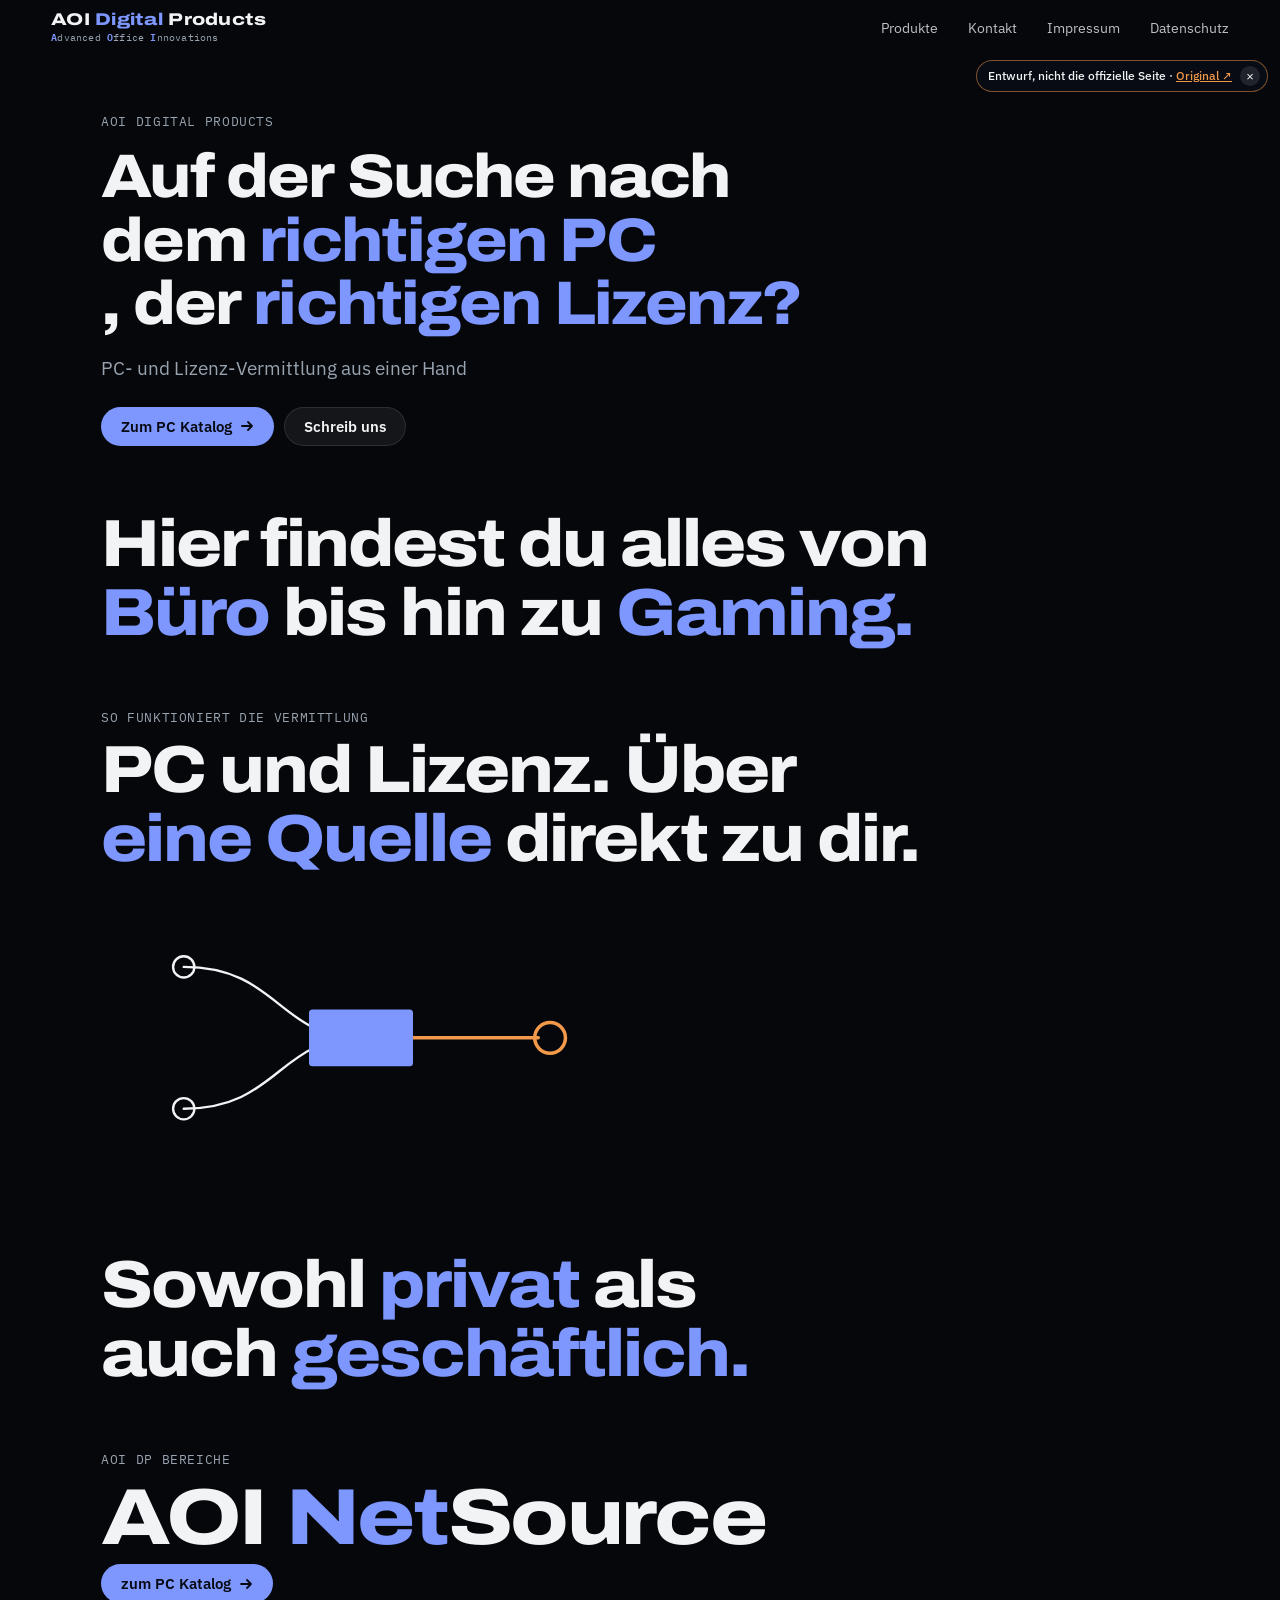
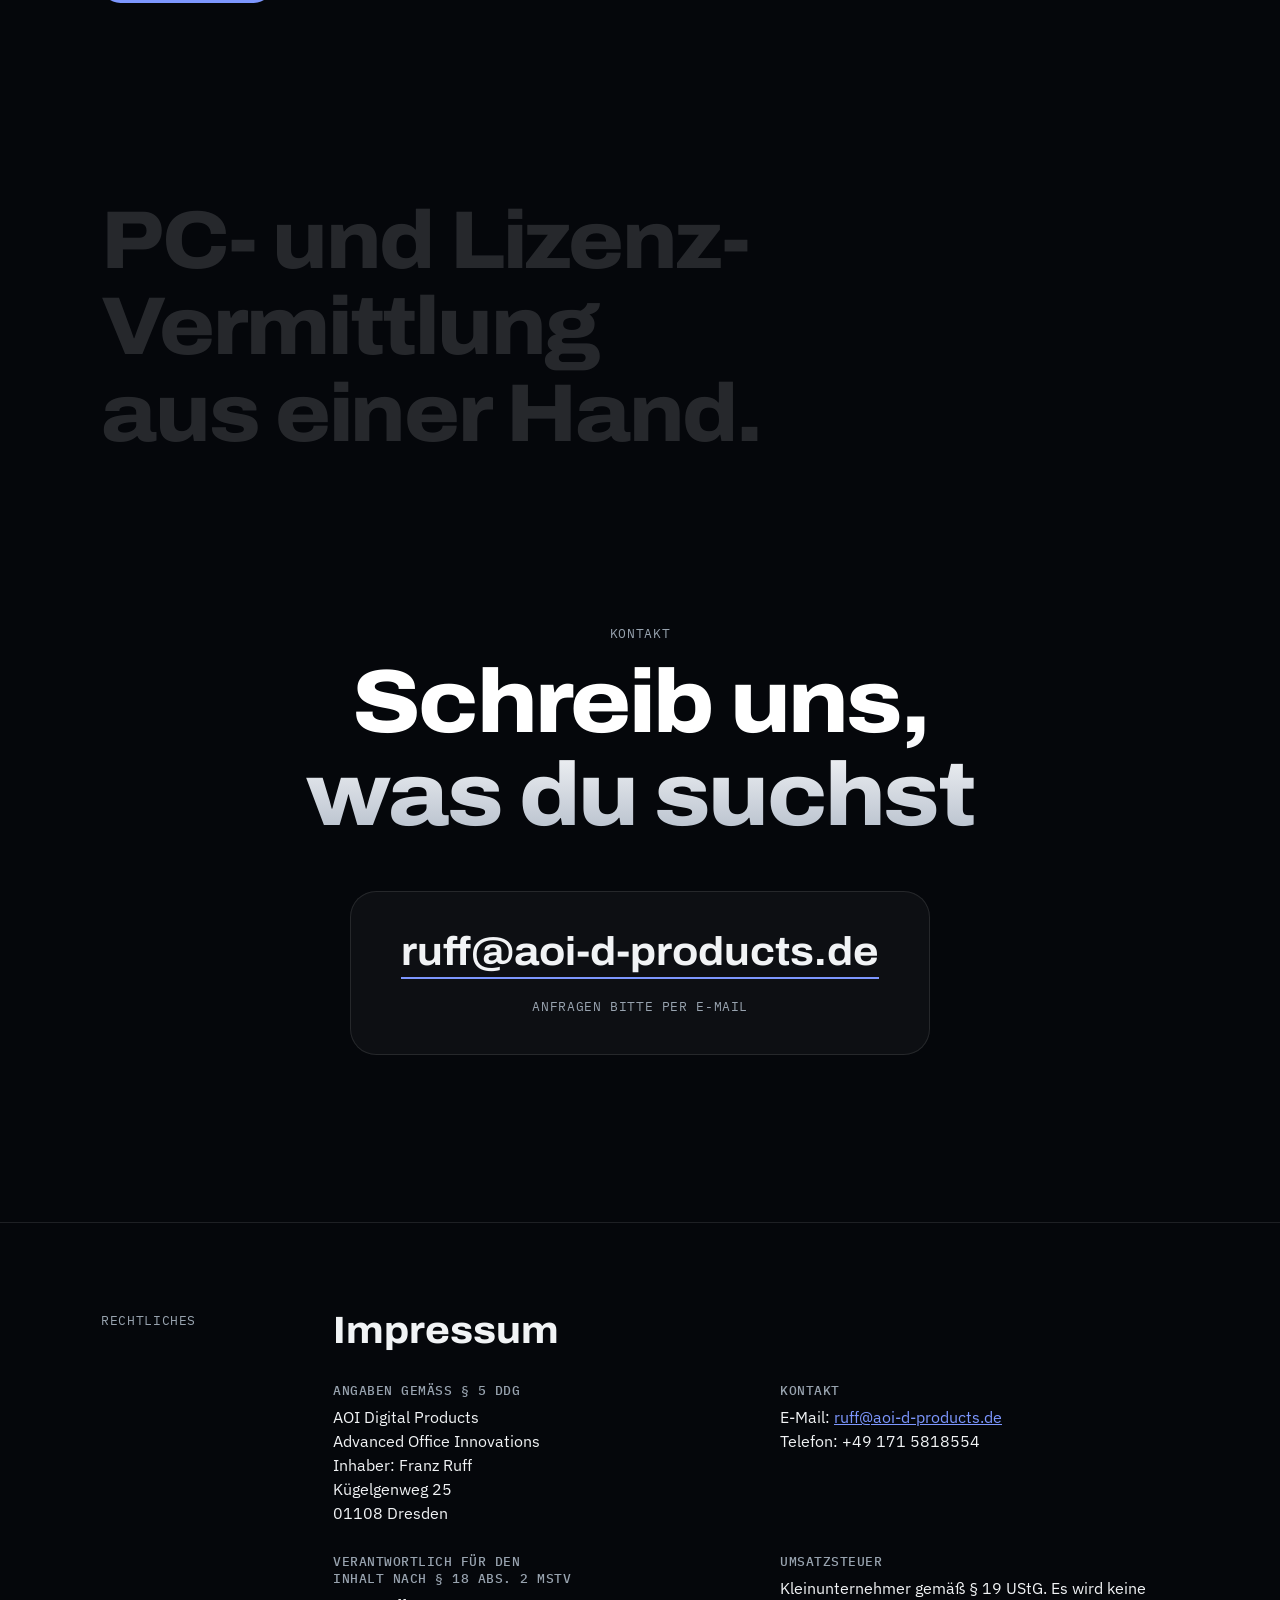
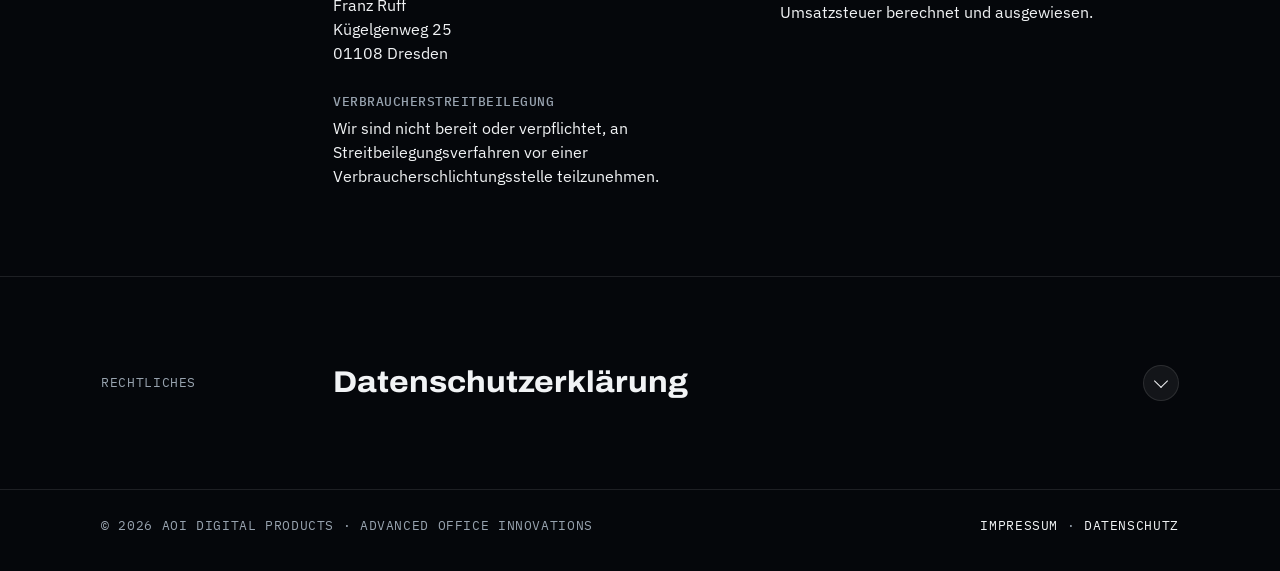
==== aoi-digital-products/index.html @ 838b155a "Entwurf der AOI-Seiten im Apple-Stil mit 3D Co-Authored-By: Claude Opus 5.5 <noreply@anthropic.com>" ====
<!doctype html>
<html lang="de">
<head>
<meta charset="utf-8">
<meta name="viewport" content="width=device-width, initial-scale=1, viewport-fit=cover">
<title>AOI Digital Products – PC- und Lizenz-Vermittlung aus einer Hand</title>
<meta name="description" content="AOI Digital Products – PC- und Lizenz-Vermittlung aus einer Hand, privat und geschäftlich. Alles von Büro bis hin zu Gaming.">
<meta name="theme-color" content="#05070b">
<link rel="icon" href="data:image/svg+xml,%3Csvg xmlns='http://www.w3.org/2000/svg' viewBox='0 0 64 64'%3E%3Crect width='64' height='64' rx='14' fill='%2305070b'/%3E%3Crect x='21' y='12' width='22' height='40' rx='4' fill='none' stroke='%23f1f3f5' stroke-width='3'/%3E%3Ccircle cx='32' cy='22' r='3.4' fill='%237d97ff'/%3E%3C/svg%3E">
<link rel="preconnect" href="https://fonts.googleapis.com">
<link rel="preconnect" href="https://fonts.gstatic.com" crossorigin>
<link href="https://fonts.googleapis.com/css2?family=Archivo:wdth,wght@62..125,400..800&family=IBM+Plex+Mono:wght@400;500&family=IBM+Plex+Sans:wght@400;500;600&display=swap" rel="stylesheet">
<script>document.documentElement.classList.add('js')</script>
<link rel="stylesheet" href="assets/site.css">
<!-- three.js liegt bewusst im eigenen Ordner: So fließen keine Daten an einen weiteren Anbieter, und die Datenschutzerklärung bleibt richtig. -->
<script type="importmap">{"imports":{"three":"./assets/vendor/three.module.min.js"}}</script>
<meta name="robots" content="noindex">
</head>
<body>
<a class="skip" href="#kontakt">Zum Kontakt springen</a>

<header class="nav top">
  <a class="brand" href="#start" aria-label="AOI Digital Products, zum Seitenanfang">
    <b>AOI <span>Digital</span> Products</b>
    <small><b>A</b>dvanced <b>O</b>ffice <b>I</b>nnovations</small>
  </a>
  <nav aria-label="Hauptnavigation">
    <ul>
      <li><a href="#produkte">Produkte</a></li>
      <li><a href="#kontakt">Kontakt</a></li>
      <li><a href="#impressum">Impressum</a></li>
      <li><a href="#datenschutz">Datenschutz</a></li>
    </ul>
  </nav>
  <button class="burger" type="button" aria-label="Menü" aria-expanded="false"><i></i><i></i></button>
</header>

<main id="start">
  <section class="stage" id="produkte" aria-label="So funktioniert AOI Digital Products">
    <div class="pin">
      <div class="glow" aria-hidden="true"></div>
      <canvas class="gl" aria-hidden="true"></canvas>

      <div class="beat beat-q" data-i="0">
        <p class="mono">AOI Digital Products</p>
        <h1 class="q">Auf der Suche nach dem <em>richtigen PC</em>, der <em>richtigen Lizenz?</em></h1>
        <p class="slogan load-late">PC- und Lizenz-Vermittlung aus einer Hand</p>
        <div class="cta load-late">
          <a class="btn" href="../aoi-netsource/">Zum PC Katalog <svg viewBox="0 0 14 14" fill="none" stroke="currentColor" stroke-width="1.8" stroke-linecap="round" stroke-linejoin="round" aria-hidden="true"><path d="M2 7h10M8 3l4 4-4 4"/></svg></a>
          <a class="btn ghost" href="#kontakt">Schreib uns</a>
        </div>
      </div>
      <div class="hint" aria-hidden="true"><span>Scrollen</span><b></b></div>

      <div class="beat beat-c" data-i="1">
        <h2 class="beat-h">Hier findest du alles von <em>Büro</em> bis hin zu <em>Gaming.</em></h2>
      </div>

      <div class="beat beat-c" data-i="2">
        <p class="mono">So funktioniert die Vermittlung</p>
        <h2 class="beat-h">PC und Lizenz. Über <em>eine Quelle</em> direkt zu dir.</h2>
        <figure class="static-icons schema" aria-hidden="true">
          <svg viewBox="0 0 440 240" style="width:min(100%,520px);height:auto;stroke-width:2"><path d="M70 60 C150 60 150 120 220 120"/><path d="M70 180 C150 180 150 120 220 120"/><path class="rgb" d="M220 120 L370 120"/><circle cx="70" cy="60" r="9"/><circle cx="70" cy="180" r="9"/><rect class="fill" x="176" y="96" width="88" height="48" rx="3"/><circle class="rgb" cx="380" cy="120" r="13"/></svg>
        </figure>
      </div>

      <div class="beat beat-c" data-i="3">
        <h2 class="beat-h">Sowohl <em>privat</em> als auch <em>geschäftlich.</em></h2>
      </div>

      <span class="tag" data-t="pc" aria-hidden="true">PC</span>
      <span class="tag" data-t="lic" aria-hidden="true">Lizenz</span>
      <span class="tag o" data-t="du" aria-hidden="true">Du</span>
      <span class="tag o" data-t="privat" aria-hidden="true">Privat</span>
      <span class="tag o" data-t="biz" aria-hidden="true">Geschäftlich</span>

      <div class="beat beat-c beat-area" data-i="4">
        <p class="mono">AOI DP Bereiche</p>
        <h2 class="beat-h big">AOI <em>Net</em>Source</h2>
        <a class="btn" href="../aoi-netsource/">zum PC Katalog <svg viewBox="0 0 14 14" fill="none" stroke="currentColor" stroke-width="1.8" stroke-linecap="round" stroke-linejoin="round" aria-hidden="true"><path d="M2 7h10M8 3l4 4-4 4"/></svg></a>
      </div>
      <div class="area-labels">
        <div><b>Alltag</b><span>PC + Programm</span></div>
        <div><b>Büro</b><span>PC + Office</span></div>
        <div><b>Gaming</b><span>Gaming-PC + Spiel</span></div>
      </div>
    </div>
  </section>

  <section class="sec">
    <div class="wrap">
      <p class="lit">PC- und Lizenz-Vermittlung <em>aus einer Hand.</em></p>
    </div>
  </section>

  <section class="sec contact" id="kontakt" aria-labelledby="h-kontakt" style="padding-top:0">
    <div class="wrap">
      <p class="mono" data-rv>Kontakt</p>
      <h2 class="sec-h" id="h-kontakt" data-rv style="margin-top:12px">Schreib uns, was du suchst</h2>
      <div data-rv>
        <div class="mailcard">
          <a class="mail" href="mailto:ruff@aoi-d-products.de">ruff@aoi-d-products.de</a>
          <p class="mono">Anfragen bitte per E-Mail</p>
        </div>
      </div>
    </div>
  </section>

  <div class="legalwrap">
    <section class="legal-sec" id="impressum" aria-labelledby="h-impressum">
      <div class="wrap">
        <div class="legal-h">
          <p class="mono">Rechtliches</p>
          <div><h2 id="h-impressum">Impressum</h2></div>
        </div>
        <div class="legal">
          <div>
            <h3>Angaben gemäß § 5 DDG</h3>
            <p>AOI Digital Products<br>Advanced Office Innovations<br>Inhaber: Franz Ruff<br>Kügelgenweg 25<br>01108 Dresden</p>
          </div>
          <div>
            <h3>Kontakt</h3>
            <p>E-Mail: <a href="mailto:ruff@aoi-d-products.de">ruff@aoi-d-products.de</a><br>Telefon: +49 171 5818554</p>
          </div>
          <div>
            <h3>Verantwortlich für den Inhalt nach § 18 Abs. 2 MStV</h3>
            <p>Franz Ruff<br>Kügelgenweg 25<br>01108 Dresden</p>
          </div>
          <div>
            <h3>Umsatzsteuer</h3>
            <p>Kleinunternehmer gemäß § 19 UStG. Es wird keine Umsatzsteuer berechnet und ausgewiesen.</p>
          </div>
          <div>
            <h3>Verbraucherstreitbeilegung</h3>
            <p>Wir sind nicht bereit oder verpflichtet, an Streitbeilegungsverfahren vor einer Verbraucherschlichtungsstelle teilzunehmen.</p>
          </div>
        </div>
      </div>
    </section>

    <section class="legal-sec" id="datenschutz" aria-labelledby="h-datenschutz">
      <div class="wrap">
        <details class="ds" id="ds-details">
          <summary>
            <span class="mono">Rechtliches</span>
            <h2 id="h-datenschutz">Datenschutzerklärung</h2>
            <span class="ds-toggle" aria-hidden="true"></span>
          </summary>
          <div class="ds-body">
            <h3>1. Verantwortlicher</h3>
            <p>Verantwortlich für die Datenverarbeitung auf dieser Website ist:<br>AOI Digital Products, Inhaber Franz Ruff, Kügelgenweg 25, 01108 Dresden<br>E-Mail: <a href="mailto:ruff@aoi-d-products.de">ruff@aoi-d-products.de</a> · Telefon: +49 171 5818554</p>
            <h3>2. Hosting und Server-Logfiles</h3>
            <p>Diese Website wird bei Netlify gehostet, einem Dienst der Netlify, Inc., 101 2nd Street, San Francisco, CA 94105, USA. Beim Aufruf der Seiten werden technisch notwendige Daten automatisch in Server-Logfiles erfasst: IP-Adresse, Datum und Uhrzeit des Zugriffs, aufgerufene Seite, Browsertyp und Betriebssystem sowie die zuvor besuchte Seite (Referrer). Diese Daten dienen ausschließlich dem sicheren und stabilen Betrieb der Website und werden nicht mit anderen Daten zusammengeführt. Rechtsgrundlage ist Art. 6 Abs. 1 lit. f DSGVO (berechtigtes Interesse am fehlerfreien Betrieb).</p>
            <p>Dabei können Daten in die USA übermittelt werden. Netlify ist nach dem EU-U.S. Data Privacy Framework zertifiziert; die Übermittlung stützt sich auf den Angemessenheitsbeschluss der EU-Kommission (Art. 45 DSGVO). Weitere Informationen: <a href="https://www.netlify.com/privacy/">netlify.com/privacy</a></p>
            <h3>3. Kontakt per E-Mail oder Telefon</h3>
            <p>Wenn Sie uns per E-Mail oder Telefon kontaktieren, verarbeiten wir Ihre Angaben (z. B. Name, E-Mail-Adresse, Telefonnummer, Inhalt der Anfrage), um Ihre Anfrage zu bearbeiten. Rechtsgrundlage ist Art. 6 Abs. 1 lit. b DSGVO, sofern Ihre Anfrage mit einem Vertrag oder dessen Anbahnung zusammenhängt, ansonsten Art. 6 Abs. 1 lit. f DSGVO. Die Daten werden gelöscht, sobald sie für die Bearbeitung nicht mehr erforderlich sind und keine gesetzlichen Aufbewahrungspflichten entgegenstehen.</p>
            <h3>4. Weitergabe bei Vermittlung</h3>
            <p>Kommt es auf Ihren Wunsch zur Vermittlung an einen Anbieter, geben wir die dafür erforderlichen Angaben an diesen Anbieter weiter. Rechtsgrundlage ist Art. 6 Abs. 1 lit. b DSGVO. Eine Weitergabe erfolgt nur mit Ihrem Wissen.</p>
            <h3>5. Schriftarten (Google Fonts)</h3>
            <p>Diese Website nutzt Schriftarten des Dienstes Google Fonts der Google Ireland Limited, Gordon House, Barrow Street, Dublin 4, Irland. Beim Aufruf der Seite lädt Ihr Browser die Schriftarten von Servern von Google; dabei wird Ihre IP-Adresse an Google übermittelt. Rechtsgrundlage ist Art. 6 Abs. 1 lit. f DSGVO (einheitliche Darstellung). Weitere Informationen: <a href="https://policies.google.com/privacy">policies.google.com/privacy</a></p>
            <h3>6. Cookies und Tracking</h3>
            <p>Diese Website setzt keine Cookies und verwendet keine Analyse- oder Tracking-Dienste.</p>
            <h3>7. Ihre Rechte</h3>
            <p>Sie haben das Recht auf Auskunft (Art. 15 DSGVO), Berichtigung (Art. 16), Löschung (Art. 17), Einschränkung der Verarbeitung (Art. 18), Datenübertragbarkeit (Art. 20) sowie das Recht, einer Verarbeitung auf Grundlage von Art. 6 Abs. 1 lit. f DSGVO zu widersprechen (Art. 21). Eine formlose Nachricht an die oben genannte E-Mail-Adresse genügt.</p>
            <p>Außerdem können Sie sich bei einer Datenschutz-Aufsichtsbehörde beschweren, zum Beispiel bei der Sächsischen Datenschutz- und Transparenzbeauftragten, Devrientstraße 5, 01067 Dresden.</p>
            <h3>8. Stand</h3>
            <p>Oktober 2026</p>
          </div>
        </details>
      </div>
    </section>
  </div>
</main>

<footer>
  <div class="wrap">
    <p class="mono">© 2026 AOI Digital Products · Advanced Office Innovations</p>
    <p class="mono"><a href="#impressum">Impressum</a> · <a href="#datenschutz">Datenschutz</a></p>
  </div>
</footer>

<script type="module">
import './assets/site.js';
// Falls 3D nicht lädt (kein Netz, kein WebGL), bleibt die Seite als normale Liste benutzbar
import('./assets/digital.js').catch(() => document.documentElement.classList.add('static'));
</script>
<!-- Entwurfs-Hinweis, nur in der Vorschau -->
<div id="entwurf" style="position:fixed;top:60px;right:12px;z-index:60;display:flex;align-items:center;gap:8px;padding:6px 8px 6px 12px;border-radius:999px;background:rgba(10,14,22,.78);-webkit-backdrop-filter:blur(14px);backdrop-filter:blur(14px);box-shadow:inset 0 0 0 1px rgba(242,153,74,.5);font:500 12px/1.2 'IBM Plex Sans',system-ui,sans-serif;color:#f1f3f5">
  <span>Entwurf, nicht die offizielle Seite · <a href="https://aoi-digital-products.com/" style="color:#f2994a">Original ↗</a></span>
  <button type="button" aria-label="Hinweis schließen" onclick="this.parentNode.remove()" style="width:20px;height:20px;border:0;border-radius:50%;background:rgba(255,255,255,.1);color:inherit;font-size:13px;line-height:1;cursor:pointer">×</button>
</div>
</body>
</html>
---- aoi-digital-products/assets/site.css ----
/* AOI: gemeinsamer Stil. Durchgehend dunkel, Flächen nur als feines Glas. */
:root{
  --bg:#05070b; --ink:#f1f3f5; --muted:#98a3af; --faint:#5f6975;
  --line:rgba(255,255,255,.1); --glass:rgba(255,255,255,.035); --glass-2:rgba(255,255,255,.06);
  --accent:#7d97ff; --signal:#f2994a;
  --display:"Archivo","Arial Narrow",system-ui,sans-serif;
  --body:"IBM Plex Sans",system-ui,-apple-system,"Segoe UI",sans-serif;
  --mono:"IBM Plex Mono",ui-monospace,"SFMono-Regular",Menlo,monospace;
  --nav:56px; --gut:clamp(20px,4vw,64px);
  --spring:cubic-bezier(.16,1,.3,1);
  color-scheme:dark;
}
*{box-sizing:border-box;-webkit-tap-highlight-color:transparent}
html{background:var(--bg);-webkit-text-size-adjust:100%}
body{margin:0;background:var(--bg);color:var(--ink);font-family:var(--body);font-size:17px;line-height:1.55;-webkit-font-smoothing:antialiased;overflow-x:clip}
h1,h2,h3{font-family:var(--display);margin:0;line-height:1.04;text-wrap:balance}
p{margin:0}
a{color:inherit}
:focus:not(:focus-visible){outline:none}
a:focus-visible,button:focus-visible,summary:focus-visible{outline:2px solid var(--signal);outline-offset:3px;border-radius:6px}
.mono{font-family:var(--mono);font-size:12.5px;letter-spacing:.05em;text-transform:uppercase;color:var(--muted)}
.wrap{max-width:1180px;margin:0 auto;padding:0 var(--gut)}
.skip{position:fixed;left:12px;top:-60px;z-index:100;background:var(--ink);color:var(--bg);padding:8px 14px;border-radius:8px;text-decoration:none;transition:top .2s}
.skip:focus{top:10px}
.sr{position:absolute;width:1px;height:1px;overflow:hidden;clip-path:inset(50%);white-space:nowrap}

/* Navigation */
.nav{position:fixed;inset:0 0 auto;z-index:50;height:var(--nav);display:flex;align-items:center;justify-content:space-between;gap:16px;padding:0 var(--gut);
  background:rgba(5,7,11,.62);-webkit-backdrop-filter:saturate(170%) blur(22px);backdrop-filter:saturate(170%) blur(22px);border-bottom:1px solid rgba(255,255,255,.07);
  transition:background .4s,border-color .4s,height .4s var(--spring)}
.nav.top{background:transparent;border-color:transparent;-webkit-backdrop-filter:none;backdrop-filter:none}
.brand{display:flex;flex-direction:column;line-height:1.08;text-decoration:none;color:var(--ink)}
.brand b{font-family:var(--display);font-stretch:125%;font-weight:800;font-size:17px;letter-spacing:.015em;white-space:nowrap}
.brand b span{color:var(--accent)}
.brand small{font-family:var(--mono);font-size:10px;color:var(--muted);letter-spacing:.02em;margin-top:2px;max-height:14px;overflow:hidden;transition:opacity .35s,max-height .4s var(--spring)}
.brand small b{font-family:inherit;font-size:inherit;font-stretch:normal;font-weight:600;color:var(--accent);letter-spacing:inherit}
.nav:not(.top){height:48px}
.nav:not(.top) .brand small{opacity:0;max-height:0;margin:0}
.nav ul{display:flex;gap:clamp(16px,2.4vw,30px);list-style:none;margin:0;padding:0}
.nav ul a{text-decoration:none;font-size:13.5px;color:rgba(241,243,245,.78);transition:color .2s}
.nav ul a:hover{color:#fff}
.burger{display:none;width:40px;height:40px;background:none;border:0;padding:0;position:relative;color:var(--ink);cursor:pointer}
.burger i{position:absolute;left:10px;right:10px;height:1.5px;background:currentColor;transition:transform .4s var(--spring),top .4s var(--spring)}
.burger i:nth-child(1){top:16px}.burger i:nth-child(2){top:23px}
.menu-open .burger i:nth-child(1){top:20px;transform:rotate(45deg)}
.menu-open .burger i:nth-child(2){top:20px;transform:rotate(-45deg)}
@media (max-width:720px){
  .burger{display:block;margin-right:-8px}
  .nav ul{position:fixed;inset:0;height:100dvh;z-index:-1;flex-direction:column;gap:6px;padding:calc(var(--nav) + 26px) var(--gut);background:rgba(5,7,11,.92);-webkit-backdrop-filter:blur(26px);backdrop-filter:blur(26px);opacity:0;pointer-events:none;transition:opacity .3s}
  .nav ul a{display:block;font:700 34px/1.25 var(--display);font-stretch:108%;color:var(--ink);transform:translateY(10px);transition:transform .6s var(--spring)}
  .menu-open .nav ul{opacity:1;pointer-events:auto}
  .menu-open .nav ul a{transform:none}
  .menu-open .nav{background:transparent;-webkit-backdrop-filter:none;backdrop-filter:none;border-color:transparent}
}

/* Knöpfe */
.btn{display:inline-flex;align-items:center;gap:8px;background:var(--accent);color:#070a12;text-decoration:none;font-weight:600;font-size:15px;line-height:1;padding:12px 20px;border-radius:999px;border:0;cursor:pointer;transition:transform .5s var(--spring),background .25s;white-space:nowrap}
.btn:hover{background:#94a9ff;transform:scale(1.035)}
.btn:active{transform:scale(.97)}
.btn svg{width:14px;height:14px;transition:transform .5s var(--spring)}
.btn:hover svg{transform:translateX(3px)}
.btn.ghost{background:var(--glass-2);color:var(--ink);box-shadow:inset 0 0 0 1px var(--line)}
.btn.ghost:hover{background:rgba(255,255,255,.11)}
.soon{display:inline-flex;align-items:center;gap:8px;font-size:13.5px;color:var(--ink);white-space:nowrap}
.soon i{width:7px;height:7px;border-radius:50%;background:var(--signal);box-shadow:0 0 10px rgba(242,153,74,.8);animation:pulse 1.9s ease-in-out infinite}
@keyframes pulse{50%{opacity:.3;box-shadow:none}}

/* ---------- Bühne ohne Pin: Rückfall ohne JS, ohne WebGL oder bei reduzierter Bewegung ---------- */
.stage{position:relative}
.pin{position:relative}
.gl,.glow,.words,.seg,.hint,.over{display:none}
.hero-copy{padding:calc(var(--nav) + 60px) var(--gut) 32px;text-align:center}
.chap{max-width:1180px;margin:0 auto 18px;padding:28px var(--gut)}
.static-icons{display:flex;gap:18px;margin:18px 0 0}
.static-icons svg{width:88px;height:88px;fill:none;stroke:var(--ink);stroke-width:2.2;stroke-linecap:round;stroke-linejoin:round;overflow:visible}
.static-icons .fill{fill:var(--accent);stroke:none}
.static-icons .accent{stroke:var(--accent)}
.static-icons .rgb{stroke:var(--signal);stroke-width:3}
.static-icons .badge circle{fill:var(--signal);stroke:none}
.static-icons .badge path{stroke:#fff;stroke-width:2}
.chap h2{font-size:clamp(34px,5vw,56px);font-weight:800;font-stretch:112%;letter-spacing:-.02em;margin:4px 0 10px}

/* ---------- Bühne mit Pin ---------- */
html.js:not(.static) .stage{height:var(--stage-h,560svh)}
html.js:not(.static) .pin{position:sticky;top:0;height:100svh;overflow:hidden;isolation:isolate;touch-action:pan-y}
html.js:not(.static) .gl{display:block;position:absolute;inset:0;width:100%;height:100%;z-index:2;opacity:0;transition:opacity 1.3s ease}
html.js:not(.static) .gl.on{opacity:1}
html.js:not(.static) .glow{display:block;position:absolute;inset:0;z-index:0;background:radial-gradient(58% 50% at 50% var(--gy,60%),rgb(var(--g,125 151 255)/.2),transparent 72%);pointer-events:none}
html.js:not(.static) .static-icons{display:none}
html.js:not(.static) .hint,html.js:not(.static) .seg,html.js:not(.static) .over{display:flex}
html.js:not(.static) .words{display:block;position:absolute;inset:0;z-index:1;pointer-events:none}

/* Riesiges Wort hinter dem Modell */
.word{position:absolute;left:0;right:0;top:clamp(58px,8.6svh,96px);display:flex;justify-content:center;font-family:var(--display);font-weight:800;font-stretch:112%;font-size:min(20.5vw,41svh);line-height:1;letter-spacing:-.035em;color:#eef1f5;overflow:hidden;padding:.05em 0 .04em;
  -webkit-mask-image:linear-gradient(180deg,#000 38%,rgba(0,0,0,.2) 92%);mask-image:linear-gradient(180deg,#000 38%,rgba(0,0,0,.2) 92%);visibility:hidden}
.word i{display:inline-block;font-style:normal;will-change:transform}

/* Start */
html.js:not(.static) .hero-copy{position:absolute;left:0;right:0;top:clamp(84px,13svh,150px);z-index:3;padding:0 var(--gut);pointer-events:none}
.hero-copy h1{font-size:clamp(52px,10.4vw,168px);font-weight:800;font-stretch:112%;letter-spacing:-.035em;line-height:.98;background:linear-gradient(180deg,#fff 38%,#aeb8c6);-webkit-background-clip:text;background-clip:text;color:transparent;padding-bottom:.08em}
.hero-copy h1 em{font-style:normal;background:linear-gradient(170deg,#9db1ff 20%,#6f8bff);-webkit-background-clip:text;background-clip:text;color:transparent}
.hero-copy .slogan{margin-top:clamp(10px,1.6svh,20px);font-size:clamp(16px,1.7vw,22px);color:var(--muted)}
.hero-copy .kicker{margin-bottom:clamp(8px,1.6svh,16px)}
.load>*{opacity:0;transform:translateY(22px);animation:rise 1.2s var(--spring) forwards}
.load>*:nth-child(2){animation-delay:.08s}.load>*:nth-child(3){animation-delay:.2s}
@keyframes rise{to{opacity:1;transform:none}}
.hint{position:absolute;left:50%;bottom:clamp(18px,3.4svh,34px);z-index:3;transform:translateX(-50%);flex-direction:column;align-items:center;gap:8px;font-size:12px;color:var(--muted);letter-spacing:.02em;pointer-events:none}
.hint b{display:block;width:1px;height:30px;background:rgba(255,255,255,.14);position:relative;overflow:hidden}
.hint b::after{content:"";position:absolute;inset:0;background:var(--ink);transform:translateY(-100%);animation:drip 2s var(--spring) infinite}
@keyframes drip{55%,100%{transform:translateY(100%)}}

/* Kapitel */
html.js:not(.static) .chap{position:absolute;inset:0;z-index:3;margin:0;max-width:none;padding:0 var(--gut) clamp(78px,11.5svh,112px);display:grid;grid-template-columns:1fr 1fr;align-items:end;gap:24px;pointer-events:none;visibility:hidden}
html.js:not(.static) .chap h2{position:absolute;width:1px;height:1px;overflow:hidden;clip-path:inset(50%);margin:0}
.chap-r{margin-top:16px;display:flex;flex-direction:column;gap:14px}
html.js:not(.static) .chap-l,html.js:not(.static) .chap-r{will-change:transform,opacity}
html.js:not(.static) .chap-l{max-width:min(30em,31vw);justify-self:start}
.port{font-family:var(--mono);font-size:12.5px;letter-spacing:.05em;color:var(--accent);text-transform:uppercase}
.sub{font-size:clamp(17px,1.55vw,22px);line-height:1.32;margin-top:8px;color:var(--ink);text-wrap:pretty}
.chips{display:flex;flex-wrap:wrap;gap:6px;list-style:none;margin:14px 0 0;padding:0}
.chips li{font-size:12.5px;line-height:1;padding:7px 11px;border-radius:999px;background:var(--glass-2);box-shadow:inset 0 0 0 1px var(--line);color:rgba(241,243,245,.86)}
html.js:not(.static) .chap-r{margin:0;justify-self:end;align-items:flex-end;text-align:right}
.spec{display:flex;gap:clamp(18px,2.4vw,36px);margin:0}
.spec div{display:flex;flex-direction:column;gap:1px}
.spec dt{font-family:var(--mono);font-size:11.5px;letter-spacing:.04em;text-transform:uppercase;color:var(--muted)}
.spec dd{margin:0;font-weight:600;font-size:15.5px}
.act{display:flex;align-items:center;gap:16px;pointer-events:auto}
.act a{pointer-events:auto}

/* Umschalter */
.seg{position:absolute;left:50%;bottom:clamp(16px,2.8svh,28px);z-index:4;transform:translateX(-50%);padding:4px;border-radius:999px;background:rgba(255,255,255,.07);-webkit-backdrop-filter:blur(18px) saturate(160%);backdrop-filter:blur(18px) saturate(160%);box-shadow:inset 0 0 0 1px rgba(255,255,255,.09);gap:0;visibility:hidden}
.seg a{position:relative;z-index:1;display:block;padding:8px 18px;font-size:13.5px;font-weight:500;line-height:1.1;text-decoration:none;color:#fff;mix-blend-mode:difference;border-radius:999px;white-space:nowrap}
.seg .thumb{position:absolute;left:0;top:4px;bottom:4px;width:60px;border-radius:999px;background:#eef1f5;will-change:transform,width}

/* Überblick am Ende */
.over{position:absolute;inset:0;z-index:3;flex-direction:column;justify-content:space-between;padding:calc(var(--nav) + clamp(10px,3svh,36px)) 0 clamp(20px,4svh,44px);visibility:hidden;pointer-events:none}
.over-head{text-align:center;padding:0 var(--gut)}
.over-head h2{font-size:clamp(34px,5.6vw,84px);font-weight:800;font-stretch:112%;letter-spacing:-.03em;margin-top:8px;background:linear-gradient(180deg,#fff 38%,#aeb8c6);-webkit-background-clip:text;background-clip:text;color:transparent;padding-bottom:.06em}
.over-cols{display:grid;grid-template-columns:repeat(3,1fr);padding:0}
.over-col{display:flex;flex-direction:column;align-items:center;text-align:center;gap:3px;padding:12px 8px;text-decoration:none;pointer-events:auto;cursor:pointer;border-radius:18px;transition:background .3s}
.over-col b{font:750 clamp(19px,2.4vw,32px)/1.05 var(--display);font-stretch:108%}
.over-col span{font-size:clamp(11.5px,1.05vw,14px);color:var(--muted);line-height:1.3}
.over-col .soon{margin-top:6px;font-size:clamp(11.5px,1vw,13px);color:var(--ink)}
@media (hover:hover){.over-col:hover b{color:var(--accent)}}

@media (max-width:720px){
  html.js:not(.static) .chap{grid-template-columns:1fr;padding-bottom:68px;gap:12px;align-items:end;align-content:end}
  html.js:not(.static) .chap-l{max-width:none}
  html.js:not(.static) .chap-r{justify-self:stretch;text-align:left;flex-direction:row;justify-content:space-between;align-items:flex-end}
  html.js:not(.static) .spec{display:none}
  .act{width:100%;justify-content:space-between}
  .chips{margin-top:10px}
  .chips li{font-size:12px;padding:6px 9px}
  .sub{font-size:16.5px}
  .word{font-size:min(23vw,30svh);top:calc(var(--nav) + 2px)}
  .seg a{padding:7px 15px}
  .over-col span:not(.soon){display:none}
  .hero-copy h1{font-size:clamp(50px,16.4vw,110px)}
}

/* ---------- Digital Products: Geschichte in Halten ---------- */
.beat{padding:28px var(--gut);max-width:1180px;margin:0 auto}
.beat-q{padding-top:calc(var(--nav) + 56px)}
.beat-h{font-size:clamp(32px,5.2vw,78px);font-weight:800;font-stretch:112%;letter-spacing:-.03em;color:var(--ink);padding-bottom:.06em;margin-top:8px}
.beat-h em,.q em{font-style:normal;color:var(--accent)}
.q{font-size:clamp(36px,4.8vw,78px);font-weight:800;font-stretch:112%;letter-spacing:-.03em;line-height:1.03;margin:14px 0 0}
.slogan{color:var(--muted);font-size:clamp(16px,1.5vw,20px);margin-top:18px}
.cta{display:flex;flex-wrap:wrap;gap:10px;margin-top:24px}
.area-labels,.tag{display:none}
.schema{display:block}
html.js:not(.static) .schema{display:none}
html.js:not(.static) .beat{position:absolute;z-index:3;margin:0;max-width:none;padding:0;visibility:hidden;pointer-events:none}
html.js:not(.static) .beat a{pointer-events:auto}
html.js:not(.static) .beat-q{left:var(--gut);top:50%;width:min(47vw,800px);margin-top:calc(var(--nav)/2);translate:0 -50%}
html.js:not(.static) .beat-c{left:0;right:0;top:calc(var(--nav) + clamp(14px,4.4svh,52px));padding:0 var(--gut);text-align:center}
html.js:not(.static) .beat-c .beat-h{margin-inline:auto;max-width:19em}
html.js:not(.static) .beat-area{display:flex;flex-direction:column;align-items:center;gap:0}
html.js:not(.static) .beat-area .btn{margin-top:clamp(8px,1.8svh,18px)}
.beat-h.big{font-size:clamp(38px,6.2vw,92px);font-stretch:118%}
.qw{display:inline-block;opacity:0;transform:translateY(.42em);animation:rise 1s var(--spring) forwards;animation-delay:calc(var(--n)*52ms + .15s)}
.qw.a{color:var(--accent)}
.load-late{opacity:0;animation:rise 1s var(--spring) .75s forwards}
html.static .load-late,html:not(.js) .load-late{opacity:1;animation:none}
html.js:not(.static) .tag{display:block;position:absolute;left:0;top:0;z-index:3;font-family:var(--mono);font-size:12px;letter-spacing:.05em;text-transform:uppercase;line-height:1;padding:6px 10px;border-radius:999px;background:rgba(10,14,22,.66);-webkit-backdrop-filter:blur(10px);backdrop-filter:blur(10px);box-shadow:inset 0 0 0 1px rgba(125,151,255,.45);color:var(--ink);visibility:hidden;pointer-events:none;white-space:nowrap}
html.js:not(.static) .tag.o{box-shadow:inset 0 0 0 1px rgba(242,153,74,.55)}
html.js:not(.static) .area-labels{display:grid;position:absolute;left:0;right:0;bottom:clamp(18px,4svh,44px);z-index:3;grid-template-columns:repeat(3,1fr);text-align:center;visibility:hidden;pointer-events:none}
.area-labels b{display:block;font:750 clamp(19px,2.4vw,32px)/1.05 var(--display);font-stretch:108%}
.area-labels span{display:block;font-size:clamp(11.5px,1.05vw,14px);color:var(--muted);margin-top:4px}
@media (max-width:720px){
  html.js:not(.static) .beat-q{left:var(--gut);right:var(--gut);width:auto;top:calc(var(--nav) + 18px);margin:0;translate:none}
  .q{font-size:clamp(31px,8.8vw,52px)}
  .cta .btn{padding:11px 16px;font-size:14px}
  .beat-h{font-size:clamp(28px,8.2vw,46px)}
  .beat-h.big{font-size:clamp(34px,10vw,54px)}
}

/* ---------- Abschnitte ---------- */
.sec{padding:clamp(80px,13vw,170px) 0;position:relative}
.lit{font:800 clamp(34px,6.4vw,92px)/1.06 var(--display);font-stretch:110%;letter-spacing:-.028em;max-width:15em;text-wrap:balance}
.lit span{color:rgba(241,243,245,.14);transition:color .25s linear}
.lit span.on{color:var(--ink)}
.lit span.on.a{color:var(--accent)}
.sec-h{font-size:clamp(32px,4.8vw,64px);font-weight:800;font-stretch:110%;letter-spacing:-.025em}
.sec-sub{margin-top:14px;color:var(--muted);font-size:clamp(17px,1.5vw,20px);max-width:36em}

[data-rv]{opacity:0;transform:translateY(34px);transition:opacity .9s var(--spring),transform 1.1s var(--spring);transition-delay:calc(var(--d,0)*70ms)}
[data-rv].in{opacity:1;transform:none}
html:not(.js) [data-rv],html.static [data-rv]{opacity:1;transform:none}

/* Vergleich */
.cmp{margin-top:clamp(28px,4vw,52px);border-radius:26px;background:var(--glass);box-shadow:inset 0 0 0 1px var(--line);overflow:hidden}
.cmp table{width:100%;border-collapse:collapse;table-layout:fixed}
.cmp th,.cmp td{padding:clamp(14px,1.8vw,22px) clamp(12px,2.2vw,30px);text-align:left;vertical-align:top;font-weight:400}
.cmp thead th{padding-top:clamp(22px,2.6vw,36px);padding-bottom:clamp(12px,1.8vw,22px)}
.cmp thead b{display:block;font:750 clamp(20px,2.6vw,34px)/1.05 var(--display);font-stretch:108%;margin-top:12px}
.cmp .cap th{padding-bottom:0;padding-top:clamp(14px,1.8vw,22px);border-top:1px solid var(--line)}
.cmp .cap + tr td{padding-top:6px;font-size:clamp(14px,1.35vw,17px);line-height:1.35}
.cmp .ics{display:flex;gap:8px}
.cmp .ics svg{width:clamp(34px,4.4vw,56px);height:clamp(34px,4.4vw,56px);fill:none;stroke:var(--ink);stroke-width:2.3;stroke-linecap:round;stroke-linejoin:round;overflow:visible}
.ics .fill{fill:var(--accent);stroke:none}.ics .accent{stroke:var(--accent)}.ics .rgb{stroke:var(--signal);stroke-width:3}
.ics .badge circle{fill:var(--signal);stroke:none}.ics .badge path{stroke:#fff;stroke-width:2}
@media (max-width:560px){.cmp .ics svg:nth-child(2){display:none}.cmp .soon{white-space:normal;align-items:flex-start;font-size:12.5px}.cmp .soon i{flex:none;margin-top:6px}}

/* Kontakt */
.contact{text-align:center}
.contact .sec-h{font-size:clamp(38px,7vw,104px);letter-spacing:-.03em;background:linear-gradient(180deg,#fff 38%,#aeb8c6);-webkit-background-clip:text;background-clip:text;color:transparent;padding-bottom:.06em}
.mailcard{display:inline-flex;flex-direction:column;align-items:center;gap:18px;margin-top:clamp(24px,3.4vw,44px);padding:clamp(22px,3vw,40px) clamp(20px,4vw,56px);border-radius:26px;background:var(--glass);box-shadow:inset 0 0 0 1px var(--line);max-width:100%;transform:perspective(1100px) rotateX(var(--rx,0deg)) rotateY(var(--ry,0deg));transition:transform .5s var(--spring)}
.mail{font:700 clamp(21px,3.3vw,40px)/1.15 var(--display);font-stretch:108%;text-decoration:none;background:linear-gradient(var(--accent),var(--accent)) 0 100%/100% 2px no-repeat;padding-bottom:4px;word-break:break-all;transition:color .25s}
.mail:hover{color:var(--accent)}
.pick{display:flex;flex-wrap:wrap;justify-content:center;align-items:center;gap:8px}
.pick-l{font-size:14px;color:var(--muted);margin-right:4px}
.pick .btn{font-size:14px;padding:10px 16px}

/* Rechtliches */
.legalwrap{border-top:1px solid var(--line)}
.legal-sec{padding:clamp(48px,7vw,88px) 0;scroll-margin-top:56px}
.legal-sec + .legal-sec{border-top:1px solid var(--line)}
.legal-h{display:grid;grid-template-columns:200px 1fr;gap:32px;margin-bottom:32px}
.legal-h h2{font-size:clamp(26px,3vw,38px);font-weight:750;font-stretch:108%}
.legal{display:grid;grid-template-columns:repeat(2,1fr);gap:28px 48px;font-size:15.5px;margin-left:232px}
.legal h3{font-family:var(--mono);font-size:12.5px;font-weight:500;letter-spacing:.04em;text-transform:uppercase;color:var(--muted);margin-bottom:6px;line-height:1.35}
.legal p{max-width:40em}
.legal a,.ds-body a{color:var(--accent)}
.ds summary{list-style:none;cursor:pointer;display:grid;grid-template-columns:200px 1fr auto;gap:32px;align-items:center}
.ds summary::-webkit-details-marker{display:none}
.ds summary h2{font-size:clamp(22px,2.4vw,30px);font-weight:750;font-stretch:108%;transition:color .2s}
.ds summary:hover h2{color:var(--accent)}
.ds-toggle{width:36px;height:36px;border-radius:50%;background:var(--glass-2);box-shadow:inset 0 0 0 1px var(--line);position:relative}
.ds-toggle::before{content:"";position:absolute;left:50%;top:45%;width:9px;height:9px;border-right:1.6px solid var(--ink);border-bottom:1.6px solid var(--ink);transform:translate(-50%,-50%) rotate(45deg);transition:transform .35s var(--spring),top .35s var(--spring)}
.ds[open] .ds-toggle::before{top:55%;transform:translate(-50%,-50%) rotate(-135deg)}
.ds-body{margin-top:32px;margin-left:232px;max-width:44em;display:flex;flex-direction:column;gap:10px;font-size:15.5px}
.ds-body h3{font-family:var(--display);font-size:18px;font-weight:700;margin-top:14px}
.ds-body p{color:var(--muted)}
footer{border-top:1px solid var(--line);padding:26px 0 36px}
footer .wrap{display:flex;justify-content:space-between;gap:12px 24px;flex-wrap:wrap}
footer a{text-decoration:none;color:var(--ink)}
footer a:hover{color:var(--accent)}
@media (max-width:900px){
  .legal-h{grid-template-columns:1fr;gap:8px}
  .legal{grid-template-columns:1fr;margin-left:0}
  .ds summary{grid-template-columns:1fr auto;gap:8px}
  .ds summary .mono{grid-column:1 / -1}
  .ds-body{margin-left:0}
}

html.calm *,html.calm *::before,html.calm *::after{animation-duration:.01s!important;animation-delay:0s!important;animation-iteration-count:1!important;transition-duration:.01s!important;transition-delay:0s!important}
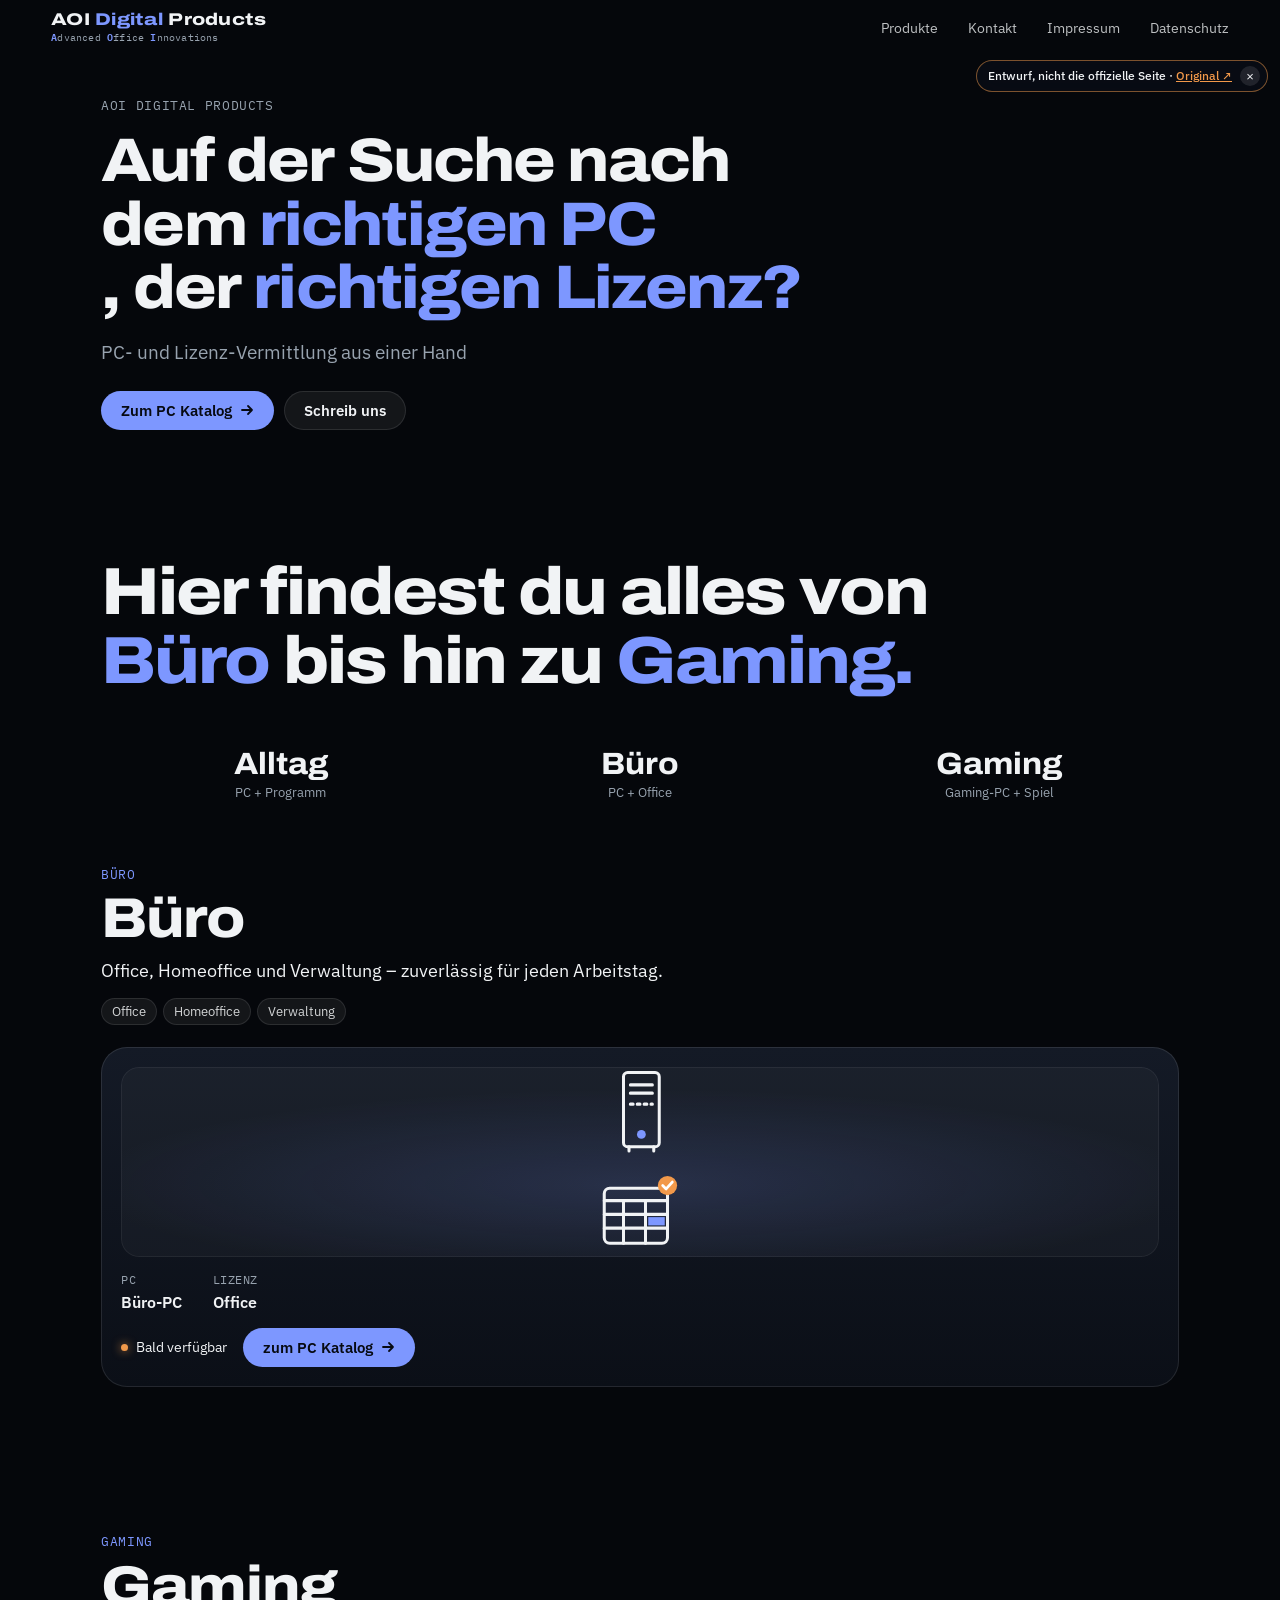
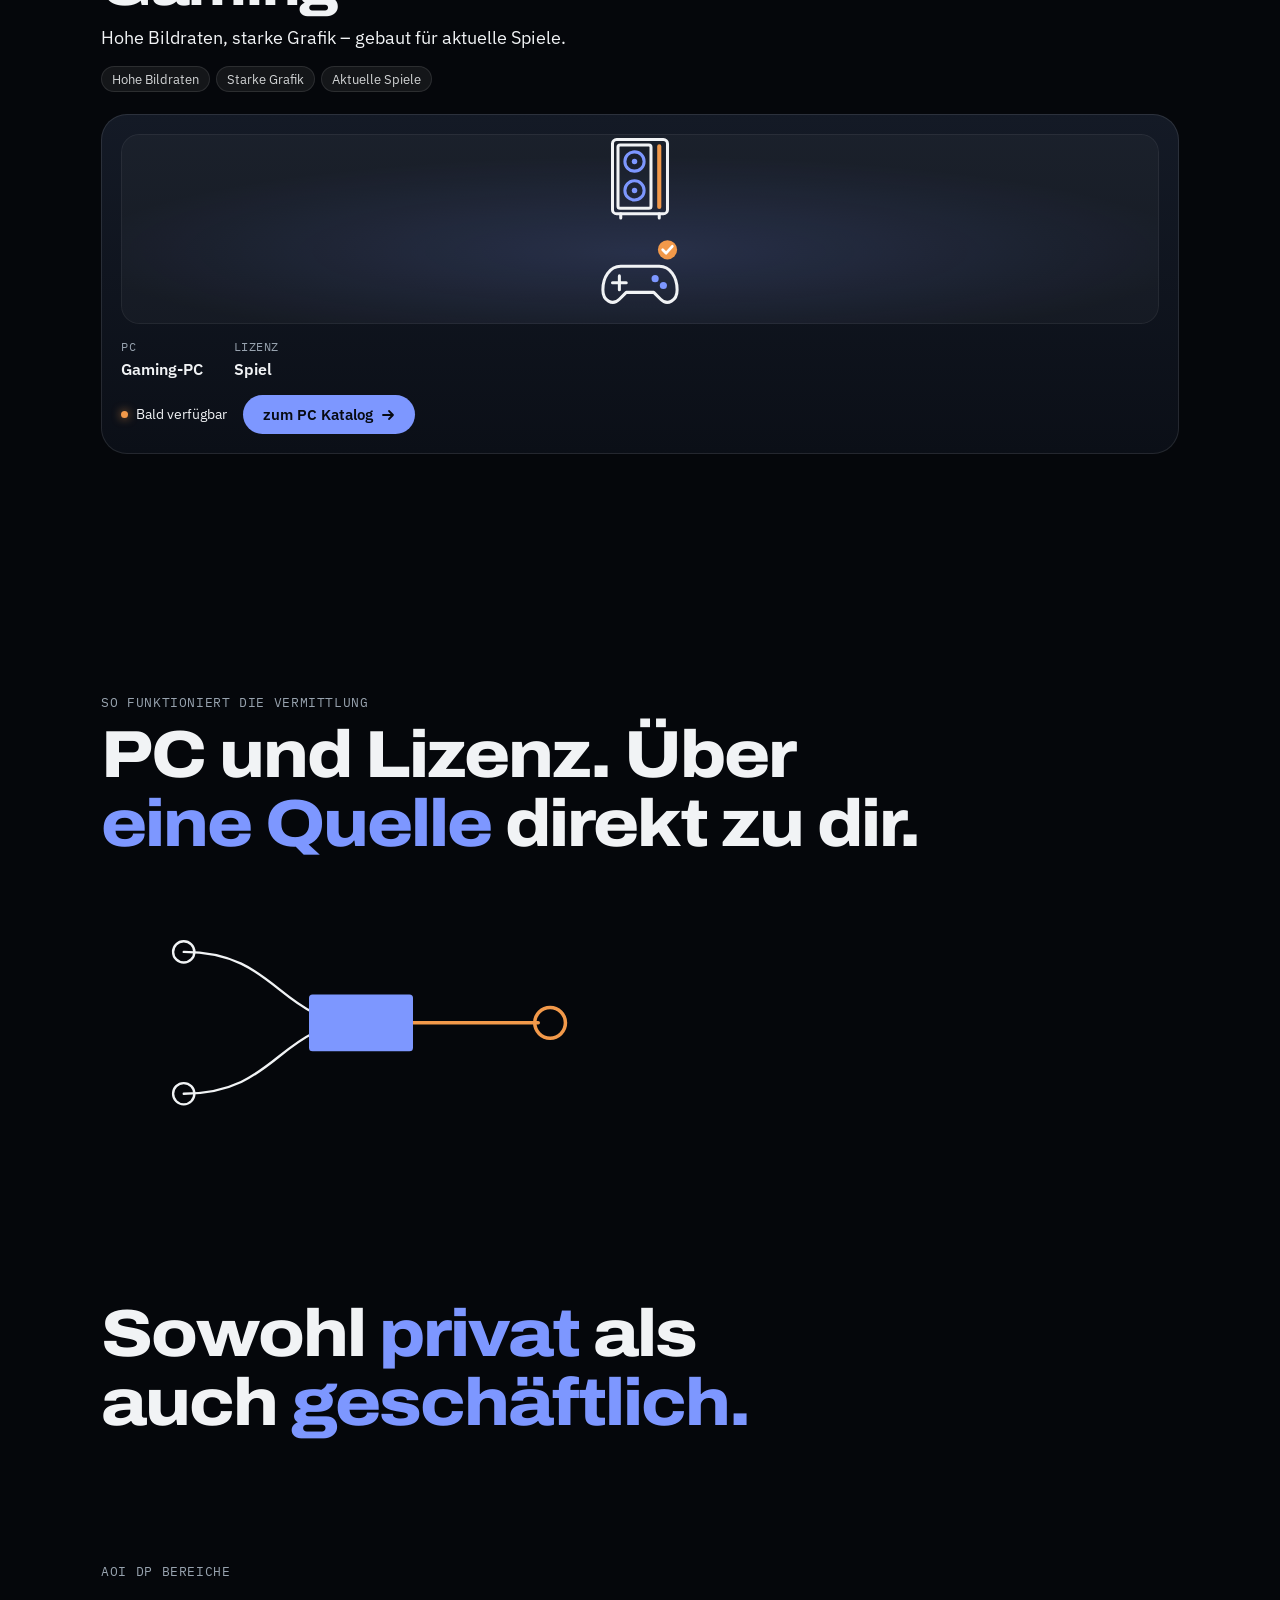
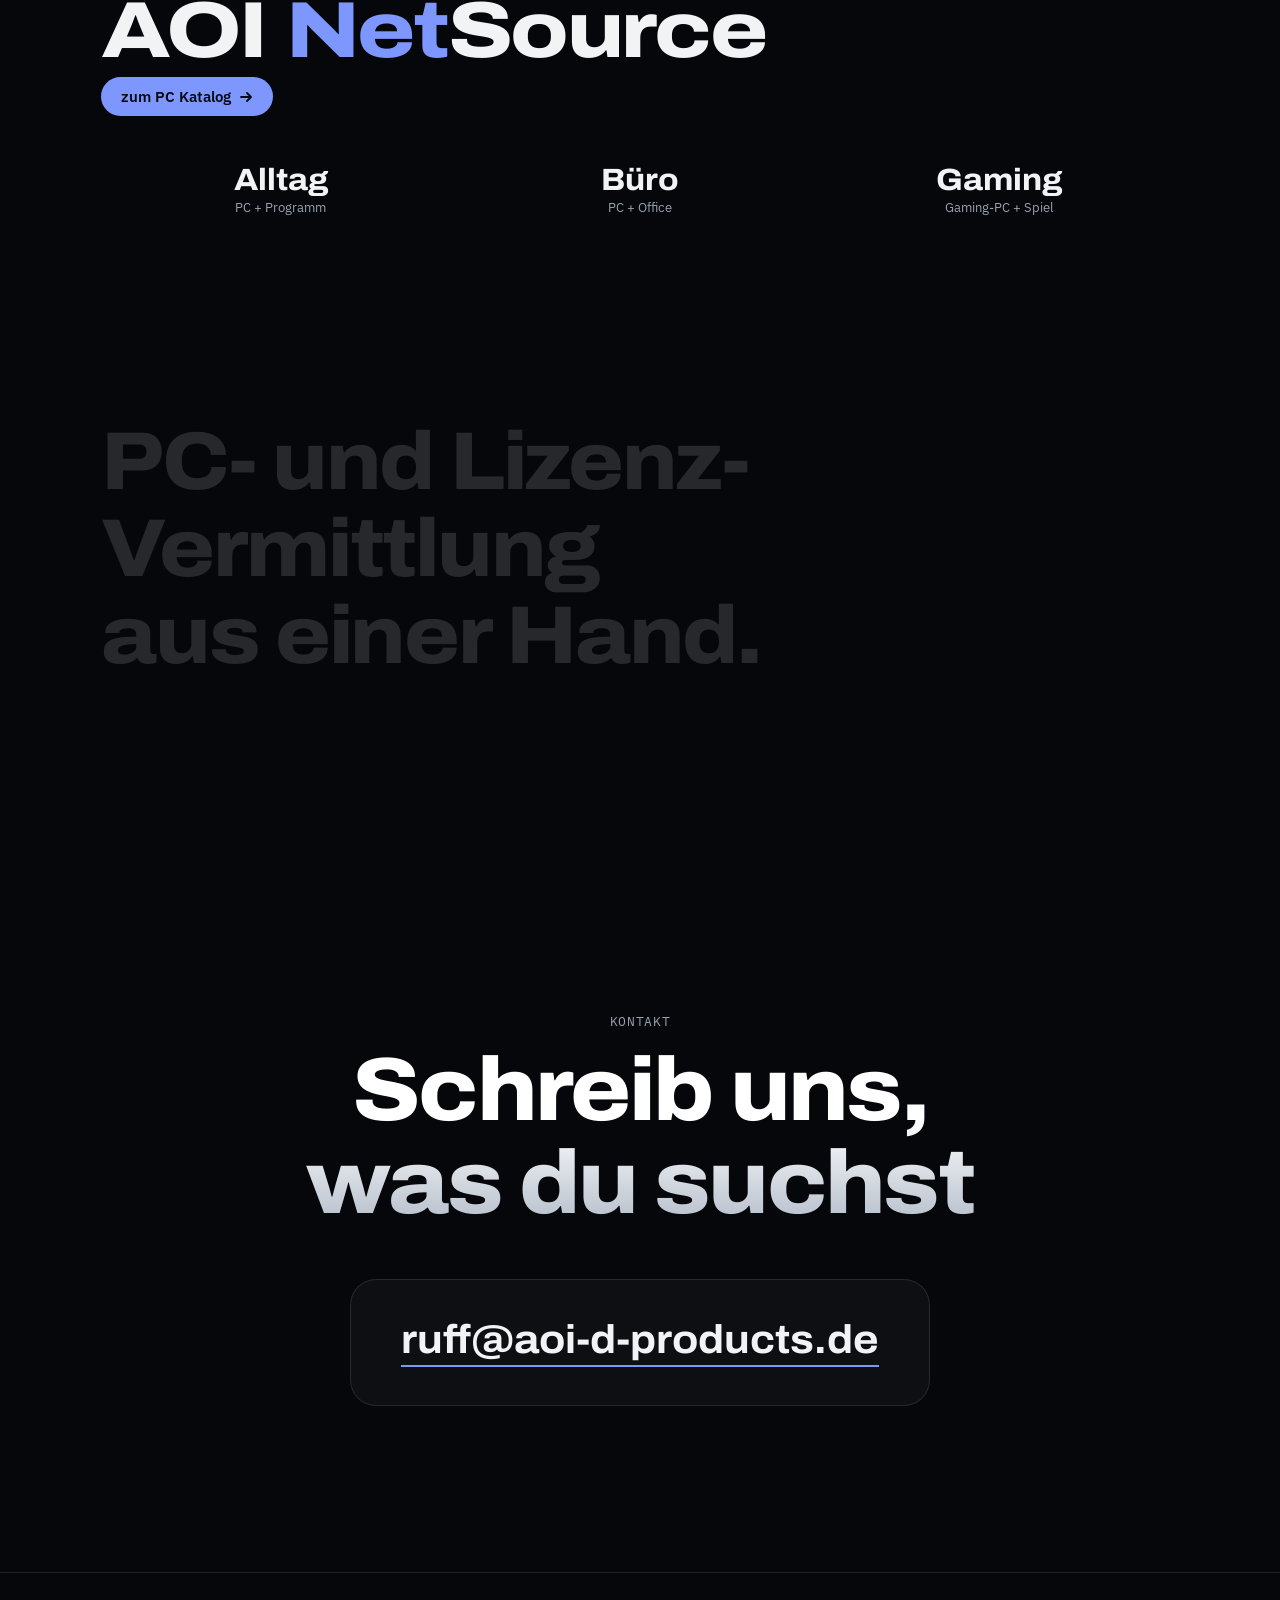
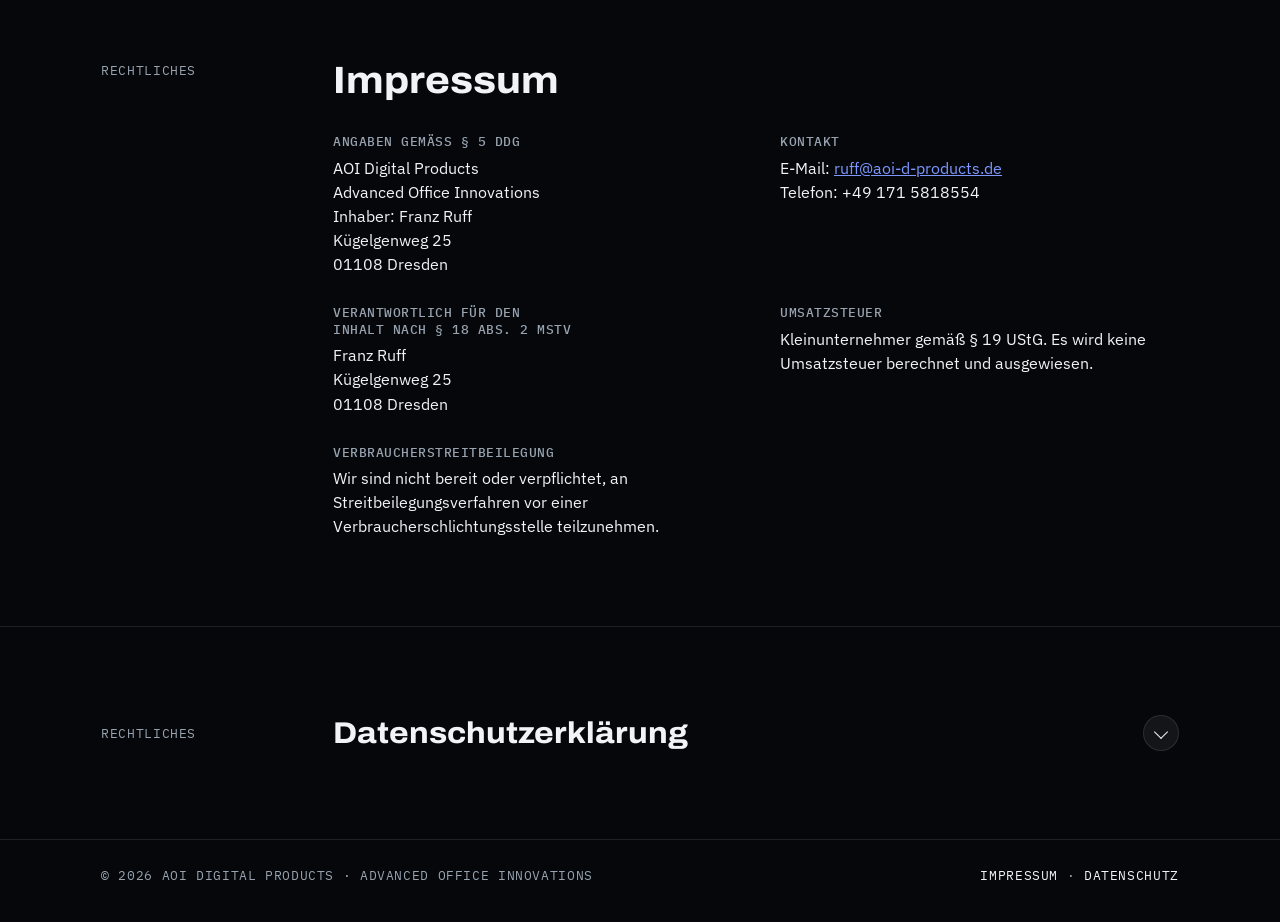
==== commit fd9792dc: "Normales Scrollen mit beweglichen 3D-Modulen Beide Seiten scrollen jetzt ohne Festhängen und Einrast" ====
--- a/aoi-digital-products/index.html
+++ b/aoi-digital-products/index.html
@@ -36,54 +36,123 @@
 </header>
 
 <main id="start">
-  <section class="stage" id="produkte" aria-label="So funktioniert AOI Digital Products">
-    <div class="pin">
+  <section class="mod hero hero-q" aria-labelledby="h-frage">
+    <div class="glow" aria-hidden="true"></div>
+    <canvas aria-hidden="true"></canvas>
+    <div class="q-copy">
+      <p class="mono">AOI Digital Products</p>
+      <h1 class="q" id="h-frage">Auf der Suche nach dem <em>richtigen PC</em>, der <em>richtigen Lizenz?</em></h1>
+      <p class="slogan load-late">PC- und Lizenz-Vermittlung aus einer Hand</p>
+      <div class="cta load-late">
+        <a class="btn" href="../aoi-netsource/">Zum PC Katalog <svg viewBox="0 0 14 14" fill="none" stroke="currentColor" stroke-width="1.8" stroke-linecap="round" stroke-linejoin="round" aria-hidden="true"><path d="M2 7h10M8 3l4 4-4 4"/></svg></a>
+        <a class="btn ghost" href="#kontakt">Schreib uns</a>
+      </div>
+    </div>
+  </section>
+
+  <section class="mod hero row-sec" id="auswahl" aria-labelledby="h-alles">
+    <div class="glow" aria-hidden="true"></div>
+    <canvas aria-hidden="true"></canvas>
+    <div class="row-copy">
+      <h2 class="big-h" id="h-alles" data-rv>Hier findest du alles von <em>Büro</em> bis hin zu <em>Gaming.</em></h2>
+    </div>
+    <div class="row-labels">
+      <a href="../aoi-netsource/#alltag"><b>Alltag</b><span>PC + Programm</span></a>
+      <a href="#buero"><b>Büro</b><span>PC + Office</span></a>
+      <a href="#gaming"><b>Gaming</b><span>Gaming-PC + Spiel</span></a>
+    </div>
+  </section>
+
+  <section class="cat solo" id="buero" aria-labelledby="h-buero">
+    <div class="mod cat-view">
       <div class="glow" aria-hidden="true"></div>
-      <canvas class="gl" aria-hidden="true"></canvas>
-
-      <div class="beat beat-q" data-i="0">
-        <p class="mono">AOI Digital Products</p>
-        <h1 class="q">Auf der Suche nach dem <em>richtigen PC</em>, der <em>richtigen Lizenz?</em></h1>
-        <p class="slogan load-late">PC- und Lizenz-Vermittlung aus einer Hand</p>
-        <div class="cta load-late">
-          <a class="btn" href="../aoi-netsource/">Zum PC Katalog <svg viewBox="0 0 14 14" fill="none" stroke="currentColor" stroke-width="1.8" stroke-linecap="round" stroke-linejoin="round" aria-hidden="true"><path d="M2 7h10M8 3l4 4-4 4"/></svg></a>
-          <a class="btn ghost" href="#kontakt">Schreib uns</a>
-        </div>
-      </div>
-      <div class="hint" aria-hidden="true"><span>Scrollen</span><b></b></div>
-
-      <div class="beat beat-c" data-i="1">
-        <h2 class="beat-h">Hier findest du alles von <em>Büro</em> bis hin zu <em>Gaming.</em></h2>
-      </div>
-
-      <div class="beat beat-c" data-i="2">
-        <p class="mono">So funktioniert die Vermittlung</p>
-        <h2 class="beat-h">PC und Lizenz. Über <em>eine Quelle</em> direkt zu dir.</h2>
-        <figure class="static-icons schema" aria-hidden="true">
+      <div class="words" aria-hidden="true"></div>
+      <canvas tabindex="0" role="img" aria-label="Büro: 3D-Modell. Ziehen dreht den PC."></canvas>
+    </div>
+    <div class="cat-foot">
+      <header class="cat-h">
+        <p class="port">Büro</p>
+        <h3 id="h-buero">Büro</h3>
+        <p class="cat-sub">Office, Homeoffice und Verwaltung – zuverlässig für jeden Arbeitstag.</p>
+        <ul class="chips"><li>Office</li><li>Homeoffice</li><li>Verwaltung</li></ul>
+      </header>
+      <div class="tiers">
+        <article class="pc-card front" aria-label="Büro">
+          <div class="pc-art static-icons ics" aria-hidden="true"><svg viewBox="0 0 64 64"><rect x="20" y="4" width="26" height="54" rx="3"/><path d="M25 13 H41 M25 19 H41"/><path d="M25 27 H41" style="stroke-dasharray:2 3"/><circle class="fill" cx="33" cy="49" r="3.2"/><path d="M24 58 V61 M42 58 V61"/></svg><svg viewBox="0 0 64 64"><rect x="6" y="14" width="46" height="40" rx="4"/><path d="M6 23 H52 M20 23 V54 M36 23 V54 M6 33 H52 M6 43 H52"/><rect class="fill" x="38" y="35" width="12" height="6"/><g class="badge"><circle cx="52" cy="12" r="7"/><path d="M48.5 12 L51 14.5 L55.5 9.5"/></g></svg></div>
+          <dl class="spec"><div><dt>PC</dt><dd>Büro-PC</dd></div><div><dt>Lizenz</dt><dd>Office</dd></div></dl>
+          <div class="act">
+            <span class="soon"><i aria-hidden="true"></i>Bald verfügbar</span>
+            <a class="btn" href="../aoi-netsource/#buero">zum PC Katalog <svg viewBox="0 0 14 14" fill="none" stroke="currentColor" stroke-width="1.8" stroke-linecap="round" stroke-linejoin="round" aria-hidden="true"><path d="M2 7h10M8 3l4 4-4 4"/></svg></a>
+          </div>
+        </article>
+      </div>
+    </div>
+  </section>
+
+  <section class="cat solo" id="gaming" aria-labelledby="h-gaming">
+    <div class="mod cat-view">
+      <div class="glow" aria-hidden="true"></div>
+      <div class="words" aria-hidden="true"></div>
+      <canvas tabindex="0" role="img" aria-label="Gaming: 3D-Modell. Ziehen dreht den PC."></canvas>
+    </div>
+    <div class="cat-foot">
+      <header class="cat-h">
+        <p class="port">Gaming</p>
+        <h3 id="h-gaming">Gaming</h3>
+        <p class="cat-sub">Hohe Bildraten, starke Grafik – gebaut für aktuelle Spiele.</p>
+        <ul class="chips"><li>Hohe Bildraten</li><li>Starke Grafik</li><li>Aktuelle Spiele</li></ul>
+      </header>
+      <div class="tiers">
+        <article class="pc-card front" aria-label="Gaming">
+          <div class="pc-art static-icons ics" aria-hidden="true"><svg viewBox="0 0 64 64"><rect x="12" y="4" width="40" height="54" rx="3"/><rect x="16" y="8" width="24" height="46" rx="1.5"/><circle class="accent" cx="28" cy="20" r="7"/><circle class="accent" cx="28" cy="41" r="7"/><circle class="fill" cx="28" cy="20" r="2"/><circle class="fill" cx="28" cy="41" r="2"/><path class="rgb" d="M46 9 V53"/><path d="M18 58 V61 M46 58 V61"/></svg><svg viewBox="0 0 64 64"><path d="M18 22 H46 C54 22 59 30 59 39 C59 47 52 51 47 46 L42 41 H22 L17 46 C12 51 5 47 5 39 C5 30 10 22 18 22 Z"/><path d="M17 29 V39 M12 34 H22"/><circle class="fill" cx="43" cy="31" r="2.6"/><circle class="fill" cx="49" cy="36" r="2.6"/><g class="badge"><circle cx="52" cy="10" r="7"/><path d="M48.5 10 L51 12.5 L55.5 7.5"/></g></svg></div>
+          <dl class="spec"><div><dt>PC</dt><dd>Gaming-PC</dd></div><div><dt>Lizenz</dt><dd>Spiel</dd></div></dl>
+          <div class="act">
+            <span class="soon"><i aria-hidden="true"></i>Bald verfügbar</span>
+            <a class="btn" href="../aoi-netsource/#gaming">zum PC Katalog <svg viewBox="0 0 14 14" fill="none" stroke="currentColor" stroke-width="1.8" stroke-linecap="round" stroke-linejoin="round" aria-hidden="true"><path d="M2 7h10M8 3l4 4-4 4"/></svg></a>
+          </div>
+        </article>
+      </div>
+    </div>
+  </section>
+
+  <section class="mod netz" id="vermittlung" aria-labelledby="h-netz">
+    <div class="glow" aria-hidden="true"></div>
+    <canvas aria-hidden="true"></canvas>
+    <div class="netz-copy">
+      <p class="mono" data-rv>So funktioniert die Vermittlung</p>
+      <h2 class="big-h" id="h-netz" data-rv>PC und Lizenz. Über <em>eine Quelle</em> direkt zu dir.</h2>
+      <figure class="static-icons schema" aria-hidden="true">
           <svg viewBox="0 0 440 240" style="width:min(100%,520px);height:auto;stroke-width:2"><path d="M70 60 C150 60 150 120 220 120"/><path d="M70 180 C150 180 150 120 220 120"/><path class="rgb" d="M220 120 L370 120"/><circle cx="70" cy="60" r="9"/><circle cx="70" cy="180" r="9"/><rect class="fill" x="176" y="96" width="88" height="48" rx="3"/><circle class="rgb" cx="380" cy="120" r="13"/></svg>
         </figure>
-      </div>
-
-      <div class="beat beat-c" data-i="3">
-        <h2 class="beat-h">Sowohl <em>privat</em> als auch <em>geschäftlich.</em></h2>
-      </div>
-
-      <span class="tag" data-t="pc" aria-hidden="true">PC</span>
-      <span class="tag" data-t="lic" aria-hidden="true">Lizenz</span>
-      <span class="tag o" data-t="du" aria-hidden="true">Du</span>
-      <span class="tag o" data-t="privat" aria-hidden="true">Privat</span>
-      <span class="tag o" data-t="biz" aria-hidden="true">Geschäftlich</span>
-
-      <div class="beat beat-c beat-area" data-i="4">
-        <p class="mono">AOI DP Bereiche</p>
-        <h2 class="beat-h big">AOI <em>Net</em>Source</h2>
-        <a class="btn" href="../aoi-netsource/">zum PC Katalog <svg viewBox="0 0 14 14" fill="none" stroke="currentColor" stroke-width="1.8" stroke-linecap="round" stroke-linejoin="round" aria-hidden="true"><path d="M2 7h10M8 3l4 4-4 4"/></svg></a>
-      </div>
-      <div class="area-labels">
-        <div><b>Alltag</b><span>PC + Programm</span></div>
-        <div><b>Büro</b><span>PC + Office</span></div>
-        <div><b>Gaming</b><span>Gaming-PC + Spiel</span></div>
-      </div>
+    </div>
+    <span class="tag" data-t="pc" aria-hidden="true">PC</span>
+    <span class="tag" data-t="lic" aria-hidden="true">Lizenz</span>
+    <span class="tag o" data-t="du" aria-hidden="true">Du</span>
+  </section>
+
+  <section class="mod netz" aria-labelledby="h-privat">
+    <div class="glow" aria-hidden="true"></div>
+    <canvas aria-hidden="true"></canvas>
+    <div class="netz-copy">
+      <h2 class="big-h" id="h-privat" data-rv>Sowohl <em>privat</em> als auch <em>geschäftlich.</em></h2>
+    </div>
+    <span class="tag o" data-t="du" aria-hidden="true">Du</span>
+    <span class="tag o" data-t="privat" aria-hidden="true">Privat</span>
+    <span class="tag o" data-t="biz" aria-hidden="true">Geschäftlich</span>
+  </section>
+
+  <section class="mod hero row-sec" id="produkte" aria-labelledby="h-area">
+    <div class="glow" aria-hidden="true"></div>
+    <canvas aria-hidden="true"></canvas>
+    <div class="row-copy">
+      <p class="mono" data-rv>AOI DP Bereiche</p>
+      <h2 class="big-h huge" id="h-area" data-rv>AOI <em>Net</em>Source</h2>
+      <p data-rv><a class="btn" href="../aoi-netsource/">zum PC Katalog <svg viewBox="0 0 14 14" fill="none" stroke="currentColor" stroke-width="1.8" stroke-linecap="round" stroke-linejoin="round" aria-hidden="true"><path d="M2 7h10M8 3l4 4-4 4"/></svg></a></p>
+    </div>
+    <div class="row-labels">
+      <a href="../aoi-netsource/#alltag"><b>Alltag</b><span>PC + Programm</span></a>
+      <a href="../aoi-netsource/#buero"><b>Büro</b><span>PC + Office</span></a>
+      <a href="../aoi-netsource/#gaming"><b>Gaming</b><span>Gaming-PC + Spiel</span></a>
     </div>
   </section>
 
@@ -93,14 +162,13 @@
     </div>
   </section>
 
-  <section class="sec contact" id="kontakt" aria-labelledby="h-kontakt" style="padding-top:0">
+  <section class="sec contact" id="kontakt" aria-labelledby="h-kontakt">
     <div class="wrap">
       <p class="mono" data-rv>Kontakt</p>
       <h2 class="sec-h" id="h-kontakt" data-rv style="margin-top:12px">Schreib uns, was du suchst</h2>
       <div data-rv>
         <div class="mailcard">
           <a class="mail" href="mailto:ruff@aoi-d-products.de">ruff@aoi-d-products.de</a>
-          <p class="mono">Anfragen bitte per E-Mail</p>
         </div>
       </div>
     </div>
--- a/aoi-digital-products/assets/site.css
+++ b/aoi-digital-products/assets/site.css
@@ -65,12 +65,9 @@
 .soon i{width:7px;height:7px;border-radius:50%;background:var(--signal);box-shadow:0 0 10px rgba(242,153,74,.8);animation:pulse 1.9s ease-in-out infinite}
 @keyframes pulse{50%{opacity:.3;box-shadow:none}}
 
-/* ---------- Bühne ohne Pin: Rückfall ohne JS, ohne WebGL oder bei reduzierter Bewegung ---------- */
-.stage{position:relative}
-.pin{position:relative}
-.gl,.glow,.words,.seg,.hint,.over{display:none}
-.hero-copy{padding:calc(var(--nav) + 60px) var(--gut) 32px;text-align:center}
-.chap{max-width:1180px;margin:0 auto 18px;padding:28px var(--gut)}
+/* ---------- Grundfassung ohne JS oder ohne WebGL: normale Seite mit Icons ---------- */
+.mod{position:relative}
+.mod canvas,.mod .glow,.mod .words,.tag,.spin-ctl{display:none}
 .static-icons{display:flex;gap:18px;margin:18px 0 0}
 .static-icons svg{width:88px;height:88px;fill:none;stroke:var(--ink);stroke-width:2.2;stroke-linecap:round;stroke-linejoin:round;overflow:visible}
 .static-icons .fill{fill:var(--accent);stroke:none}
@@ -78,121 +75,142 @@
 .static-icons .rgb{stroke:var(--signal);stroke-width:3}
 .static-icons .badge circle{fill:var(--signal);stroke:none}
 .static-icons .badge path{stroke:#fff;stroke-width:2}
-.chap h2{font-size:clamp(34px,5vw,56px);font-weight:800;font-stretch:112%;letter-spacing:-.02em;margin:4px 0 10px}
-
-/* ---------- Bühne mit Pin ---------- */
-html.js:not(.static) .stage{height:var(--stage-h,560svh)}
-html.js:not(.static) .pin{position:sticky;top:0;height:100svh;overflow:hidden;isolation:isolate;touch-action:pan-y}
-html.js:not(.static) .gl{display:block;position:absolute;inset:0;width:100%;height:100%;z-index:2;opacity:0;transition:opacity 1.3s ease}
-html.js:not(.static) .gl.on{opacity:1}
-html.js:not(.static) .glow{display:block;position:absolute;inset:0;z-index:0;background:radial-gradient(58% 50% at 50% var(--gy,60%),rgb(var(--g,125 151 255)/.2),transparent 72%);pointer-events:none}
-html.js:not(.static) .static-icons{display:none}
-html.js:not(.static) .hint,html.js:not(.static) .seg,html.js:not(.static) .over{display:flex}
-html.js:not(.static) .words{display:block;position:absolute;inset:0;z-index:1;pointer-events:none}
-
-/* Riesiges Wort hinter dem Modell */
-.word{position:absolute;left:0;right:0;top:clamp(58px,8.6svh,96px);display:flex;justify-content:center;font-family:var(--display);font-weight:800;font-stretch:112%;font-size:min(20.5vw,41svh);line-height:1;letter-spacing:-.035em;color:#eef1f5;overflow:hidden;padding:.05em 0 .04em;
-  -webkit-mask-image:linear-gradient(180deg,#000 38%,rgba(0,0,0,.2) 92%);mask-image:linear-gradient(180deg,#000 38%,rgba(0,0,0,.2) 92%);visibility:hidden}
-.word i{display:inline-block;font-style:normal;will-change:transform}
-
-/* Start */
-html.js:not(.static) .hero-copy{position:absolute;left:0;right:0;top:clamp(84px,13svh,150px);z-index:3;padding:0 var(--gut);pointer-events:none}
-.hero-copy h1{font-size:clamp(52px,10.4vw,168px);font-weight:800;font-stretch:112%;letter-spacing:-.035em;line-height:.98;background:linear-gradient(180deg,#fff 38%,#aeb8c6);-webkit-background-clip:text;background-clip:text;color:transparent;padding-bottom:.08em}
-.hero-copy h1 em{font-style:normal;background:linear-gradient(170deg,#9db1ff 20%,#6f8bff);-webkit-background-clip:text;background-clip:text;color:transparent}
-.hero-copy .slogan{margin-top:clamp(10px,1.6svh,20px);font-size:clamp(16px,1.7vw,22px);color:var(--muted)}
-.hero-copy .kicker{margin-bottom:clamp(8px,1.6svh,16px)}
-.load>*{opacity:0;transform:translateY(22px);animation:rise 1.2s var(--spring) forwards}
-.load>*:nth-child(2){animation-delay:.08s}.load>*:nth-child(3){animation-delay:.2s}
-@keyframes rise{to{opacity:1;transform:none}}
-.hint{position:absolute;left:50%;bottom:clamp(18px,3.4svh,34px);z-index:3;transform:translateX(-50%);flex-direction:column;align-items:center;gap:8px;font-size:12px;color:var(--muted);letter-spacing:.02em;pointer-events:none}
-.hint b{display:block;width:1px;height:30px;background:rgba(255,255,255,.14);position:relative;overflow:hidden}
-.hint b::after{content:"";position:absolute;inset:0;background:var(--ink);transform:translateY(-100%);animation:drip 2s var(--spring) infinite}
-@keyframes drip{55%,100%{transform:translateY(100%)}}
-
-/* Kapitel */
-html.js:not(.static) .chap{position:absolute;inset:0;z-index:3;margin:0;max-width:none;padding:0 var(--gut) clamp(78px,11.5svh,112px);display:grid;grid-template-columns:1fr 1fr;align-items:end;gap:24px;pointer-events:none;visibility:hidden}
-html.js:not(.static) .chap h2{position:absolute;width:1px;height:1px;overflow:hidden;clip-path:inset(50%);margin:0}
-.chap-r{margin-top:16px;display:flex;flex-direction:column;gap:14px}
-html.js:not(.static) .chap-l,html.js:not(.static) .chap-r{will-change:transform,opacity}
-html.js:not(.static) .chap-l{max-width:min(30em,31vw);justify-self:start}
+.hero-copy{padding:calc(var(--nav) + 60px) var(--gut) 32px;text-align:center}
+.q-copy,.row-copy,.netz-copy{padding:calc(var(--nav) + 40px) var(--gut) 24px;max-width:1180px;margin:0 auto}
+.row-labels{display:grid;grid-template-columns:repeat(3,1fr);max-width:1180px;margin:0 auto;padding:12px var(--gut) 24px;text-align:center}
+.row-labels a{display:flex;flex-direction:column;gap:3px;padding:12px 8px;color:inherit;text-decoration:none;border-radius:18px}
+.row-labels b{font:750 clamp(19px,2.4vw,32px)/1.05 var(--display);font-stretch:108%;transition:color .25s}
+.row-labels span{font-size:clamp(11.5px,1.05vw,14px);color:var(--muted);line-height:1.3}
+@media (hover:hover){.row-labels a:hover b{color:var(--accent)}}
+.cat{scroll-margin-top:calc(var(--nav) + 8px)}
+.cat-foot{max-width:1180px;margin:0 auto;padding:28px var(--gut)}
+.cat-h h3{font:800 clamp(34px,4.6vw,56px)/1.04 var(--display);font-stretch:112%;letter-spacing:-.025em;margin:6px 0 8px}
+.cat-sub{color:var(--muted);font-size:clamp(16px,1.4vw,19px);max-width:34em;text-wrap:pretty}
+.tiers{display:grid;grid-template-columns:repeat(auto-fit,minmax(min(260px,100%),1fr));gap:14px;margin-top:22px}
+.pc-card{display:flex;flex-direction:column;gap:14px;padding:20px;border-radius:26px;background:linear-gradient(180deg,#141a26,#0b0f17);box-shadow:inset 0 0 0 1px rgba(255,255,255,.1)}
+.pc-kick{font-family:var(--mono);font-size:11.5px;letter-spacing:.05em;text-transform:uppercase;color:var(--muted)}
+.pc-tier{display:flex;align-items:baseline;gap:9px}
+.pc-tier b{font:800 32px/1 var(--display);font-stretch:112%;letter-spacing:-.02em}
+.pc-tier span{font-family:var(--mono);font-size:12px;letter-spacing:.05em;text-transform:uppercase;color:var(--accent)}
+.pc-art{--ga:.16;--gc:125 151 255;position:relative;min-height:178px;border-radius:18px;display:flex;flex-direction:column;align-items:center;justify-content:center;gap:14px;margin:0;overflow:hidden;background:radial-gradient(75% 70% at 50% 62%,rgb(var(--gc)/var(--ga)),transparent 72%),rgba(255,255,255,.03);box-shadow:inset 0 0 0 1px rgba(255,255,255,.06)}
+.t2 .pc-art{--ga:.26}.t3 .pc-art{--ga:.26;--gc:242 153 74}
+.pc-bolts{display:flex;gap:3px}
+.pc-bolts svg{width:28px;height:28px;fill:var(--signal);filter:drop-shadow(0 0 7px rgba(242,153,74,.85))}
+.pc-icons{display:flex;align-items:flex-end;gap:20px}
+.pc-icons svg{width:76px;height:76px;fill:none;stroke:var(--ink);stroke-width:2.2;stroke-linecap:round;stroke-linejoin:round;overflow:visible}
+.pc-icons .fill{fill:var(--accent);stroke:none}.pc-icons .accent{stroke:var(--accent)}.pc-icons .rgb{stroke:var(--signal);stroke-width:3}
+.pc-icons .badge circle{fill:var(--signal);stroke:none}.pc-icons .badge path{stroke:#fff;stroke-width:2}
 .port{font-family:var(--mono);font-size:12.5px;letter-spacing:.05em;color:var(--accent);text-transform:uppercase}
-.sub{font-size:clamp(17px,1.55vw,22px);line-height:1.32;margin-top:8px;color:var(--ink);text-wrap:pretty}
 .chips{display:flex;flex-wrap:wrap;gap:6px;list-style:none;margin:14px 0 0;padding:0}
 .chips li{font-size:12.5px;line-height:1;padding:7px 11px;border-radius:999px;background:var(--glass-2);box-shadow:inset 0 0 0 1px var(--line);color:rgba(241,243,245,.86)}
-html.js:not(.static) .chap-r{margin:0;justify-self:end;align-items:flex-end;text-align:right}
 .spec{display:flex;gap:clamp(18px,2.4vw,36px);margin:0}
 .spec div{display:flex;flex-direction:column;gap:1px}
 .spec dt{font-family:var(--mono);font-size:11.5px;letter-spacing:.04em;text-transform:uppercase;color:var(--muted)}
 .spec dd{margin:0;font-weight:600;font-size:15.5px}
-.act{display:flex;align-items:center;gap:16px;pointer-events:auto}
-.act a{pointer-events:auto}
-
-/* Umschalter */
-.seg{position:absolute;left:50%;bottom:clamp(16px,2.8svh,28px);z-index:4;transform:translateX(-50%);padding:4px;border-radius:999px;background:rgba(255,255,255,.07);-webkit-backdrop-filter:blur(18px) saturate(160%);backdrop-filter:blur(18px) saturate(160%);box-shadow:inset 0 0 0 1px rgba(255,255,255,.09);gap:0;visibility:hidden}
-.seg a{position:relative;z-index:1;display:block;padding:8px 18px;font-size:13.5px;font-weight:500;line-height:1.1;text-decoration:none;color:#fff;mix-blend-mode:difference;border-radius:999px;white-space:nowrap}
-.seg .thumb{position:absolute;left:0;top:4px;bottom:4px;width:60px;border-radius:999px;background:#eef1f5;will-change:transform,width}
-
-/* Überblick am Ende */
-.over{position:absolute;inset:0;z-index:3;flex-direction:column;justify-content:space-between;padding:calc(var(--nav) + clamp(10px,3svh,36px)) 0 clamp(20px,4svh,44px);visibility:hidden;pointer-events:none}
-.over-head{text-align:center;padding:0 var(--gut)}
-.over-head h2{font-size:clamp(34px,5.6vw,84px);font-weight:800;font-stretch:112%;letter-spacing:-.03em;margin-top:8px;background:linear-gradient(180deg,#fff 38%,#aeb8c6);-webkit-background-clip:text;background-clip:text;color:transparent;padding-bottom:.06em}
-.over-cols{display:grid;grid-template-columns:repeat(3,1fr);padding:0}
-.over-col{display:flex;flex-direction:column;align-items:center;text-align:center;gap:3px;padding:12px 8px;text-decoration:none;pointer-events:auto;cursor:pointer;border-radius:18px;transition:background .3s}
-.over-col b{font:750 clamp(19px,2.4vw,32px)/1.05 var(--display);font-stretch:108%}
-.over-col span{font-size:clamp(11.5px,1.05vw,14px);color:var(--muted);line-height:1.3}
-.over-col .soon{margin-top:6px;font-size:clamp(11.5px,1vw,13px);color:var(--ink)}
-@media (hover:hover){.over-col:hover b{color:var(--accent)}}
-
-@media (max-width:720px){
-  html.js:not(.static) .chap{grid-template-columns:1fr;padding-bottom:68px;gap:12px;align-items:end;align-content:end}
-  html.js:not(.static) .chap-l{max-width:none}
-  html.js:not(.static) .chap-r{justify-self:stretch;text-align:left;flex-direction:row;justify-content:space-between;align-items:flex-end}
-  html.js:not(.static) .spec{display:none}
-  .act{width:100%;justify-content:space-between}
-  .chips{margin-top:10px}
-  .chips li{font-size:12px;padding:6px 9px}
-  .sub{font-size:16.5px}
-  .word{font-size:min(23vw,30svh);top:calc(var(--nav) + 2px)}
-  .seg a{padding:7px 15px}
-  .over-col span:not(.soon){display:none}
-  .hero-copy h1{font-size:clamp(50px,16.4vw,110px)}
-}
-
-/* ---------- Digital Products: Geschichte in Halten ---------- */
-.beat{padding:28px var(--gut);max-width:1180px;margin:0 auto}
-.beat-q{padding-top:calc(var(--nav) + 56px)}
-.beat-h{font-size:clamp(32px,5.2vw,78px);font-weight:800;font-stretch:112%;letter-spacing:-.03em;color:var(--ink);padding-bottom:.06em;margin-top:8px}
-.beat-h em,.q em{font-style:normal;color:var(--accent)}
-.q{font-size:clamp(36px,4.8vw,78px);font-weight:800;font-stretch:112%;letter-spacing:-.03em;line-height:1.03;margin:14px 0 0}
+.act{display:flex;align-items:center;gap:16px}
 .slogan{color:var(--muted);font-size:clamp(16px,1.5vw,20px);margin-top:18px}
 .cta{display:flex;flex-wrap:wrap;gap:10px;margin-top:24px}
-.area-labels,.tag{display:none}
-.schema{display:block}
-html.js:not(.static) .schema{display:none}
-html.js:not(.static) .beat{position:absolute;z-index:3;margin:0;max-width:none;padding:0;visibility:hidden;pointer-events:none}
-html.js:not(.static) .beat a{pointer-events:auto}
-html.js:not(.static) .beat-q{left:var(--gut);top:50%;width:min(47vw,800px);margin-top:calc(var(--nav)/2);translate:0 -50%}
-html.js:not(.static) .beat-c{left:0;right:0;top:calc(var(--nav) + clamp(14px,4.4svh,52px));padding:0 var(--gut);text-align:center}
-html.js:not(.static) .beat-c .beat-h{margin-inline:auto;max-width:19em}
-html.js:not(.static) .beat-area{display:flex;flex-direction:column;align-items:center;gap:0}
-html.js:not(.static) .beat-area .btn{margin-top:clamp(8px,1.8svh,18px)}
-.beat-h.big{font-size:clamp(38px,6.2vw,92px);font-stretch:118%}
+.big-h{font-size:clamp(32px,5.2vw,78px);font-weight:800;font-stretch:112%;letter-spacing:-.03em;color:var(--ink);padding-bottom:.06em;margin-top:8px}
+.big-h.huge{font-size:clamp(38px,6.2vw,92px);font-stretch:118%}
+.big-h em,.q em{font-style:normal;color:var(--accent)}
+.q{font-size:clamp(36px,4.8vw,78px);font-weight:800;font-stretch:112%;letter-spacing:-.03em;line-height:1.03;margin:14px 0 0}
 .qw{display:inline-block;opacity:0;transform:translateY(.42em);animation:rise 1s var(--spring) forwards;animation-delay:calc(var(--n)*52ms + .15s)}
 .qw.a{color:var(--accent)}
 .load-late{opacity:0;animation:rise 1s var(--spring) .75s forwards}
 html.static .load-late,html:not(.js) .load-late{opacity:1;animation:none}
+.load>*{opacity:0;transform:translateY(22px);animation:rise 1.2s var(--spring) forwards}
+.load>*:nth-child(2){animation-delay:.08s}.load>*:nth-child(3){animation-delay:.2s}
+@keyframes rise{to{opacity:1;transform:none}}
+.hero-copy h1{font-size:clamp(52px,10.4vw,168px);font-weight:800;font-stretch:112%;letter-spacing:-.035em;line-height:.98;background:linear-gradient(180deg,#fff 38%,#aeb8c6);-webkit-background-clip:text;background-clip:text;color:transparent;padding-bottom:.08em}
+.hero-copy h1 em{font-style:normal;background:linear-gradient(170deg,#9db1ff 20%,#6f8bff);-webkit-background-clip:text;background-clip:text;color:transparent}
+.hero-copy .slogan{margin-top:clamp(10px,1.6svh,20px);font-size:clamp(16px,1.7vw,22px)}
+.hero-copy .kicker{margin-bottom:clamp(8px,1.6svh,16px)}
+.shop-sub{margin-top:14px;color:var(--muted);font-size:clamp(16px,1.4vw,19px);max-width:36em}
+.shop{padding:clamp(56px,8vw,110px) 0 clamp(8px,2vw,24px)}
+
+/* ---------- Module mit 3D: alles liegt im normalen Seitenfluss ---------- */
+html.js:not(.static) .mod{isolation:isolate;overflow:hidden}
+html.js:not(.static) .mod canvas{display:block;position:absolute;inset:0;width:100%;height:100%;z-index:2;touch-action:pan-y;outline:none;-webkit-user-select:none;user-select:none;opacity:0;transition:opacity 1s ease;
+  -webkit-mask-image:linear-gradient(180deg,transparent 0,#000 6%,#000 92%,transparent 100%);mask-image:linear-gradient(180deg,transparent 0,#000 6%,#000 92%,transparent 100%)}
+html.js:not(.static) .mod canvas.on{opacity:1}
+html.js:not(.static) .mod canvas:focus-visible{outline:2px solid var(--signal);outline-offset:-6px;border-radius:18px}
+html.js:not(.static) .mod .glow{display:block;position:absolute;inset:0;z-index:0;background:radial-gradient(58% 50% at 50% var(--gy,62%),rgb(var(--g,125 151 255)/.2),transparent 72%);pointer-events:none;transition:background .4s}
+html.js:not(.static) .mod .words{display:block;position:absolute;inset:0;z-index:1;pointer-events:none}
+html.js:not(.static) .static-icons,html.js:not(.static) .pc-art,html.js:not(.static) .schema{display:none}
+
+/* Riesiges Wort hinter dem Modell */
+.word{position:absolute;left:0;right:0;top:clamp(6px,2.4svh,30px);display:flex;justify-content:center;font-family:var(--display);font-weight:800;font-stretch:112%;font-size:min(20.5vw,38svh);line-height:1;letter-spacing:-.035em;color:#eef1f5;overflow:hidden;padding:.05em 0 .04em;will-change:transform;
+  -webkit-mask-image:linear-gradient(180deg,#000 38%,rgba(0,0,0,.2) 92%);mask-image:linear-gradient(180deg,#000 38%,rgba(0,0,0,.2) 92%)}
+.word i{display:inline-block;font-style:normal;will-change:transform}
+
+/* Start und Reihen */
+html.js:not(.static) .hero{height:100svh;min-height:600px}
+html.js:not(.static) .hero-copy{position:absolute;left:0;right:0;top:clamp(84px,13svh,150px);z-index:3;padding:0 var(--gut);pointer-events:none}
+html.js:not(.static) .row-labels{position:absolute;left:0;right:0;bottom:clamp(8px,2.4svh,28px);z-index:3;max-width:none;margin:0;padding:0;pointer-events:none}
+html.js:not(.static) .row-labels a{pointer-events:auto}
+html.js:not(.static) .row-sec{height:min(100svh,920px)}
+html.js:not(.static) .row-copy{position:absolute;left:0;right:0;top:clamp(16px,5svh,56px);z-index:3;max-width:none;padding:0 var(--gut);text-align:center;pointer-events:none}
+html.js:not(.static) .row-copy a{pointer-events:auto}
+html.js:not(.static) .row-copy .big-h{margin-inline:auto;max-width:19em}
+html.js:not(.static) .row-copy .btn{margin-top:clamp(8px,1.8svh,18px)}
+html.js:not(.static) .q-copy{position:absolute;left:var(--gut);top:50%;z-index:3;width:min(47vw,800px);max-width:none;margin:calc(var(--nav)/2) 0 0;padding:0;translate:0 -50%;pointer-events:none}
+html.js:not(.static) .q-copy a{pointer-events:auto}
+
+/* Kategorie: Wort, Modell, darunter Text und Stufen */
+html.js:not(.static) .cat-view{height:min(84svh,880px);min-height:520px}
+html.js:not(.static) .cat-foot{position:relative;z-index:3;display:grid;grid-template-columns:1fr auto 1fr;align-items:end;gap:20px;max-width:none;margin:calc(-1*clamp(96px,14svh,150px)) 0 0;padding:0 var(--gut) 12px;pointer-events:none}
+html.js:not(.static) .cat-h{max-width:min(30em,31vw)}
+html.js:not(.static) .cat-h h3{position:absolute;width:1px;height:1px;overflow:hidden;clip-path:inset(50%);margin:0}
+.cat-h .cat-sub{margin-top:6px;color:var(--ink)}
+html.js:not(.static) .spin-ctl{display:flex;align-items:center;gap:10px;pointer-events:auto}
+.spin-arrow{flex:none;width:40px;height:40px;border-radius:50%;border:0;padding:0;background:var(--glass-2);box-shadow:inset 0 0 0 1px var(--line);color:var(--ink);display:grid;place-items:center;cursor:pointer;transition:background .25s,transform .4s var(--spring)}
+.spin-arrow:hover{background:rgba(255,255,255,.12)}
+.spin-arrow:active{transform:scale(.92)}
+.spin-arrow svg{width:15px;height:15px}
+.spin-tabs{position:relative;display:flex;padding:4px;border-radius:999px;background:rgba(255,255,255,.07);-webkit-backdrop-filter:blur(18px) saturate(160%);backdrop-filter:blur(18px) saturate(160%);box-shadow:inset 0 0 0 1px rgba(255,255,255,.09)}
+.spin-tabs .thumb{position:absolute;left:0;top:4px;bottom:4px;width:60px;border-radius:999px;background:#eef1f5;will-change:transform,width}
+.spin-tabs button{position:relative;z-index:1;border:0;background:none;color:#fff;mix-blend-mode:difference;font:500 13.5px/1 var(--body);padding:9px 15px;border-radius:999px;cursor:pointer}
+html.js:not(.static) .tiers{display:grid;justify-items:end;margin:0;gap:0;pointer-events:none}
+html.js:not(.static) .pc-card{grid-area:1/1;width:auto;align-items:flex-end;text-align:right;gap:8px;padding:0;border-radius:0;background:none;box-shadow:none;will-change:transform,opacity}
+html.js:not(.static) .pc-card:not(.front){pointer-events:none}
+html.js:not(.static) .pc-card .act,html.js:not(.static) .pc-card a{pointer-events:auto}
+html.js:not(.static) .pc-kick{display:none}
+html.js:not(.static) .pc-tier b{font-size:clamp(26px,2.8vw,40px)}
+html.js:not(.static) .pc-card .spec{justify-content:flex-end;text-align:left}
+html.js:not(.static) .cat.solo .cat-foot{grid-template-columns:1fr 1fr}
+.cat + .cat{margin-top:clamp(40px,7vw,96px)}
+.cat + .netz{margin-top:clamp(56px,9vw,120px)}
+
+/* Netzwerk */
+html.js:not(.static) .netz{height:min(100svh,920px);min-height:560px}
+html.js:not(.static) .netz-copy{position:absolute;left:0;right:0;top:clamp(16px,5svh,56px);z-index:3;max-width:none;padding:0 var(--gut);text-align:center;pointer-events:none}
+html.js:not(.static) .netz-copy .big-h{margin-inline:auto;max-width:19em}
+.schema{display:block}
 html.js:not(.static) .tag{display:block;position:absolute;left:0;top:0;z-index:3;font-family:var(--mono);font-size:12px;letter-spacing:.05em;text-transform:uppercase;line-height:1;padding:6px 10px;border-radius:999px;background:rgba(10,14,22,.66);-webkit-backdrop-filter:blur(10px);backdrop-filter:blur(10px);box-shadow:inset 0 0 0 1px rgba(125,151,255,.45);color:var(--ink);visibility:hidden;pointer-events:none;white-space:nowrap}
 html.js:not(.static) .tag.o{box-shadow:inset 0 0 0 1px rgba(242,153,74,.55)}
-html.js:not(.static) .area-labels{display:grid;position:absolute;left:0;right:0;bottom:clamp(18px,4svh,44px);z-index:3;grid-template-columns:repeat(3,1fr);text-align:center;visibility:hidden;pointer-events:none}
-.area-labels b{display:block;font:750 clamp(19px,2.4vw,32px)/1.05 var(--display);font-stretch:108%}
-.area-labels span{display:block;font-size:clamp(11.5px,1.05vw,14px);color:var(--muted);margin-top:4px}
+
+@media (max-width:900px){
+  html.js:not(.static) .cat-view{height:66svh;min-height:430px}
+  html.js:not(.static) .cat-foot,html.js:not(.static) .cat.solo .cat-foot{display:flex;flex-direction:column;align-items:stretch;gap:16px;margin-top:-14px;padding-bottom:0}
+  html.js:not(.static) .cat-h{max-width:none;order:2}
+  html.js:not(.static) .spin-ctl{order:0;justify-content:center}
+  html.js:not(.static) .tiers{order:1;justify-items:stretch}
+  html.js:not(.static) .pc-card{align-items:flex-start;text-align:left}
+  html.js:not(.static) .pc-card .spec{justify-content:flex-start}
+  .act{width:100%;justify-content:space-between}
+}
 @media (max-width:720px){
-  html.js:not(.static) .beat-q{left:var(--gut);right:var(--gut);width:auto;top:calc(var(--nav) + 18px);margin:0;translate:none}
+  .hero-copy h1{font-size:clamp(50px,16.4vw,110px)}
   .q{font-size:clamp(31px,8.8vw,52px)}
   .cta .btn{padding:11px 16px;font-size:14px}
-  .beat-h{font-size:clamp(28px,8.2vw,46px)}
-  .beat-h.big{font-size:clamp(34px,10vw,54px)}
-}
+  .big-h{font-size:clamp(28px,8.2vw,46px)}
+  .big-h.huge{font-size:clamp(34px,10vw,54px)}
+  .row-labels a span{font-size:11px}
+  html.js:not(.static) .q-copy{left:var(--gut);right:var(--gut);width:auto;top:calc(var(--nav) + 18px);margin:0;translate:none}
+  .word{font-size:min(23vw,24svh);top:calc(var(--nav) - 34px)}
+  .spin-tabs button{padding:9px 13px}
+}
+@media (max-width:380px){.spin-arrow{display:none}}
 
 /* ---------- Abschnitte ---------- */
 .sec{padding:clamp(80px,13vw,170px) 0;position:relative}
@@ -207,29 +225,12 @@
 [data-rv].in{opacity:1;transform:none}
 html:not(.js) [data-rv],html.static [data-rv]{opacity:1;transform:none}
 
-/* Vergleich */
-.cmp{margin-top:clamp(28px,4vw,52px);border-radius:26px;background:var(--glass);box-shadow:inset 0 0 0 1px var(--line);overflow:hidden}
-.cmp table{width:100%;border-collapse:collapse;table-layout:fixed}
-.cmp th,.cmp td{padding:clamp(14px,1.8vw,22px) clamp(12px,2.2vw,30px);text-align:left;vertical-align:top;font-weight:400}
-.cmp thead th{padding-top:clamp(22px,2.6vw,36px);padding-bottom:clamp(12px,1.8vw,22px)}
-.cmp thead b{display:block;font:750 clamp(20px,2.6vw,34px)/1.05 var(--display);font-stretch:108%;margin-top:12px}
-.cmp .cap th{padding-bottom:0;padding-top:clamp(14px,1.8vw,22px);border-top:1px solid var(--line)}
-.cmp .cap + tr td{padding-top:6px;font-size:clamp(14px,1.35vw,17px);line-height:1.35}
-.cmp .ics{display:flex;gap:8px}
-.cmp .ics svg{width:clamp(34px,4.4vw,56px);height:clamp(34px,4.4vw,56px);fill:none;stroke:var(--ink);stroke-width:2.3;stroke-linecap:round;stroke-linejoin:round;overflow:visible}
-.ics .fill{fill:var(--accent);stroke:none}.ics .accent{stroke:var(--accent)}.ics .rgb{stroke:var(--signal);stroke-width:3}
-.ics .badge circle{fill:var(--signal);stroke:none}.ics .badge path{stroke:#fff;stroke-width:2}
-@media (max-width:560px){.cmp .ics svg:nth-child(2){display:none}.cmp .soon{white-space:normal;align-items:flex-start;font-size:12.5px}.cmp .soon i{flex:none;margin-top:6px}}
-
 /* Kontakt */
 .contact{text-align:center}
 .contact .sec-h{font-size:clamp(38px,7vw,104px);letter-spacing:-.03em;background:linear-gradient(180deg,#fff 38%,#aeb8c6);-webkit-background-clip:text;background-clip:text;color:transparent;padding-bottom:.06em}
 .mailcard{display:inline-flex;flex-direction:column;align-items:center;gap:18px;margin-top:clamp(24px,3.4vw,44px);padding:clamp(22px,3vw,40px) clamp(20px,4vw,56px);border-radius:26px;background:var(--glass);box-shadow:inset 0 0 0 1px var(--line);max-width:100%;transform:perspective(1100px) rotateX(var(--rx,0deg)) rotateY(var(--ry,0deg));transition:transform .5s var(--spring)}
 .mail{font:700 clamp(21px,3.3vw,40px)/1.15 var(--display);font-stretch:108%;text-decoration:none;background:linear-gradient(var(--accent),var(--accent)) 0 100%/100% 2px no-repeat;padding-bottom:4px;word-break:break-all;transition:color .25s}
 .mail:hover{color:var(--accent)}
-.pick{display:flex;flex-wrap:wrap;justify-content:center;align-items:center;gap:8px}
-.pick-l{font-size:14px;color:var(--muted);margin-right:4px}
-.pick .btn{font-size:14px;padding:10px 16px}
 
 /* Rechtliches */
 .legalwrap{border-top:1px solid var(--line)}
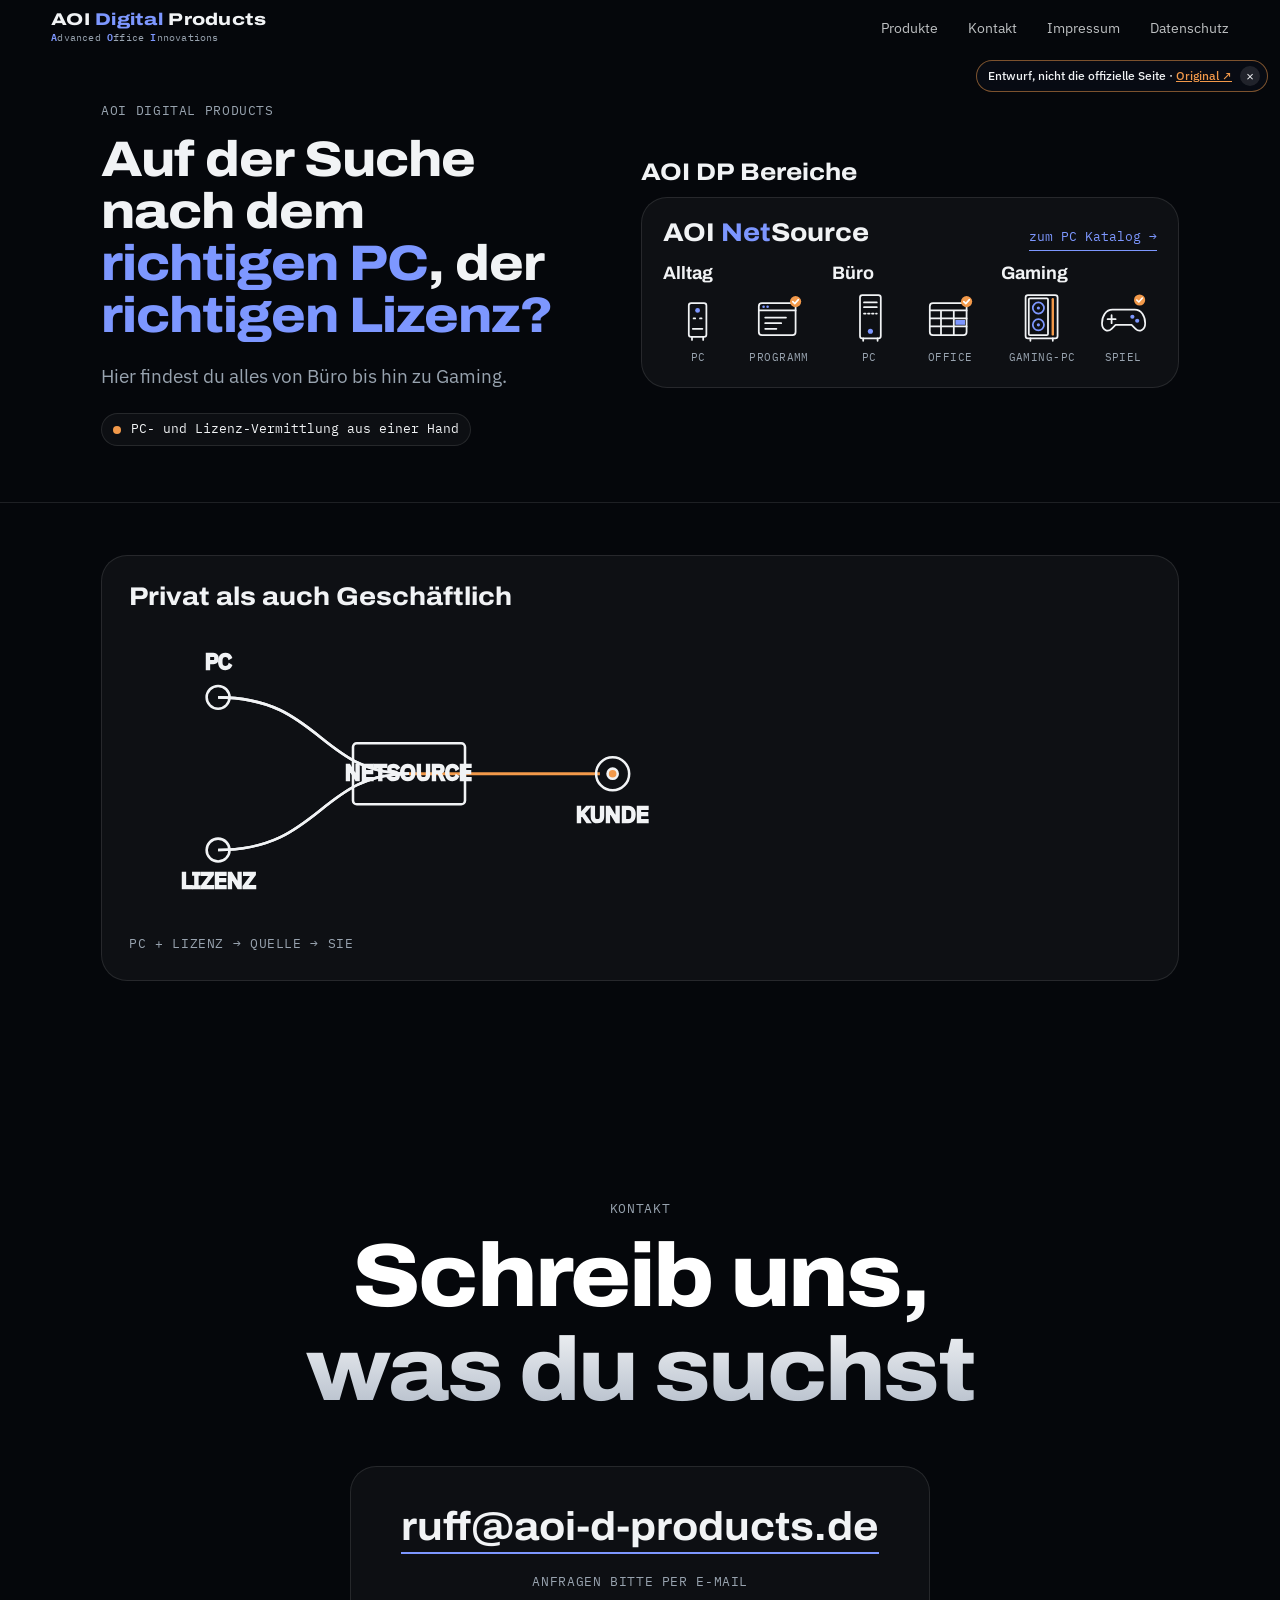
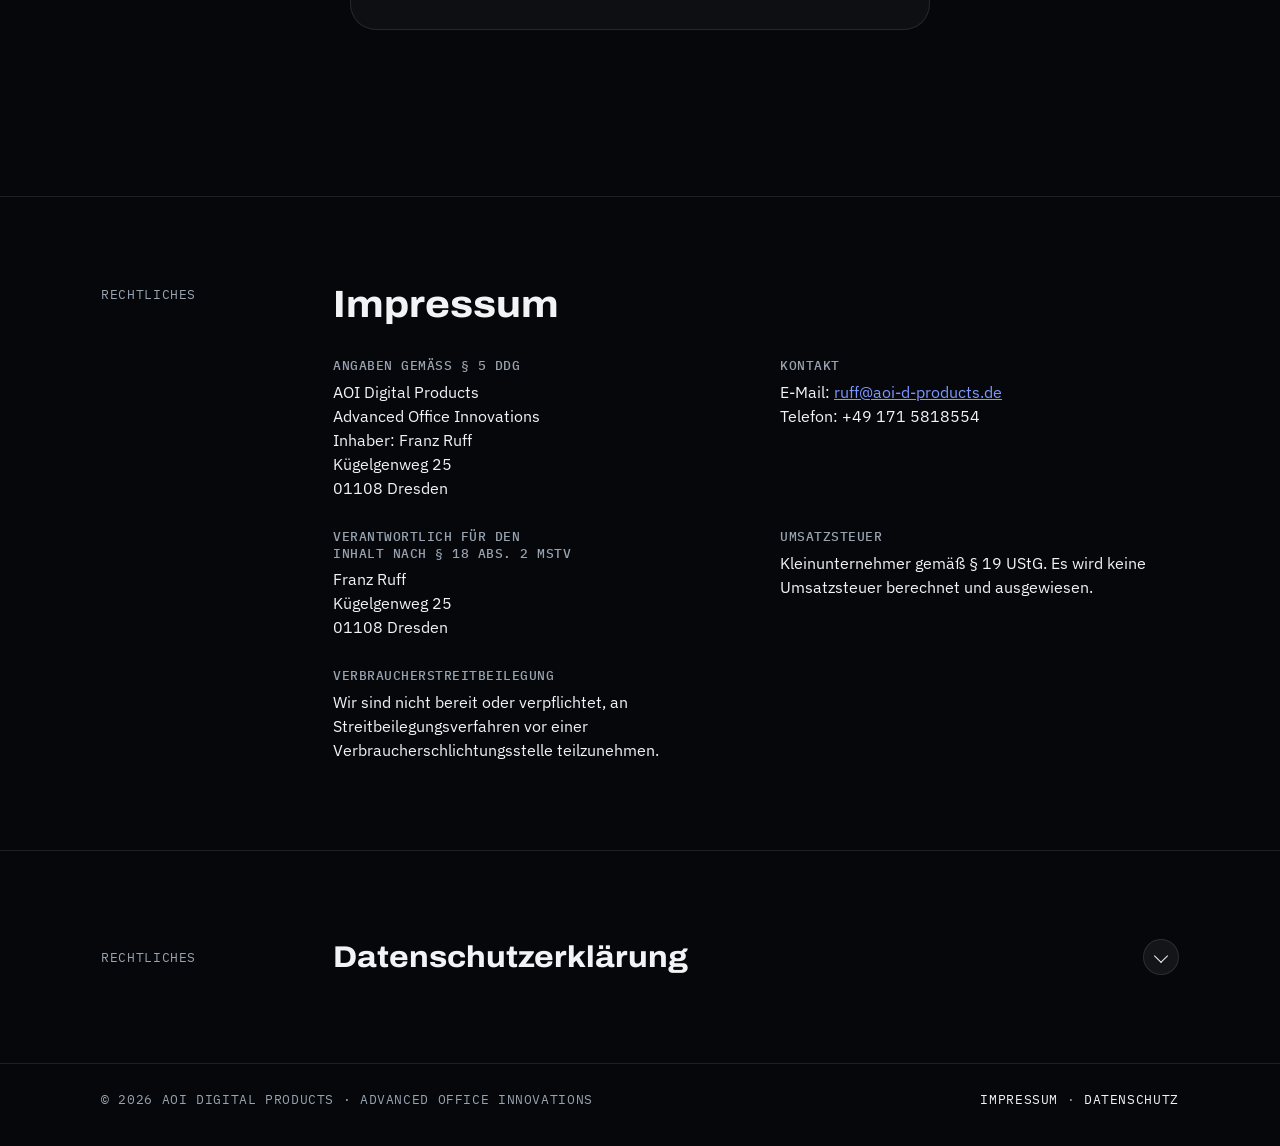
==== commit d456cdb5: "Zurück zum Aufbau des Originals, nur die Bilder sind 3D Beide Seiten stehen wieder wie im Original u" ====
--- a/aoi-digital-products/index.html
+++ b/aoi-digital-products/index.html
@@ -36,129 +36,60 @@
 </header>
 
 <main id="start">
-  <section class="mod hero hero-q" aria-labelledby="h-frage">
-    <div class="glow" aria-hidden="true"></div>
-    <canvas aria-hidden="true"></canvas>
-    <div class="q-copy">
-      <p class="mono">AOI Digital Products</p>
-      <h1 class="q" id="h-frage">Auf der Suche nach dem <em>richtigen PC</em>, der <em>richtigen Lizenz?</em></h1>
-      <p class="slogan load-late">PC- und Lizenz-Vermittlung aus einer Hand</p>
-      <div class="cta load-late">
-        <a class="btn" href="../aoi-netsource/">Zum PC Katalog <svg viewBox="0 0 14 14" fill="none" stroke="currentColor" stroke-width="1.8" stroke-linecap="round" stroke-linejoin="round" aria-hidden="true"><path d="M2 7h10M8 3l4 4-4 4"/></svg></a>
-        <a class="btn ghost" href="#kontakt">Schreib uns</a>
+  <div class="dp-hero">
+    <div class="wrap">
+      <div class="load">
+        <p class="mono">AOI Digital Products</p>
+        <h1 class="q">Auf der Suche nach dem <em>richtigen PC</em>, der <em>richtigen Lizenz?</em></h1>
+        <p class="lede">Hier findest du alles von Büro bis hin zu Gaming.</p>
+        <p class="pill"><i aria-hidden="true"></i>PC- und Lizenz-Vermittlung aus einer Hand</p>
+      </div>
+
+      <div class="areas">
+        <p class="areas-label">AOI DP Bereiche</p>
+      <div class="products" id="produkte" aria-labelledby="h-produkte">
+        <div class="products-head"><h2 id="h-produkte" class="d-head">AOI <span style="color:var(--accent)">Net</span>Source</h2><a class="catalog" href="../aoi-netsource/">zum PC Katalog <span aria-hidden="true">→</span></a></div>
+        <div class="sparten">
+          <div class="sparte"><h3>Alltag</h3><div class="pair"><figure class="ico"><svg viewBox="0 0 64 64" aria-hidden="true"><rect x="21" y="14" width="22" height="42" rx="3"/><circle class="fill" cx="32" cy="23" r="3"/><path d="M27 33 H29 M35 33 H37 M26 46 H38"/><path d="M25 56 V60 M39 56 V60"/></svg><figcaption>PC</figcaption></figure><figure class="ico"><svg viewBox="0 0 64 64" aria-hidden="true"><rect x="6" y="14" width="46" height="40" rx="4"/><path d="M6 23 H52"/><circle class="fill" cx="12" cy="18.5" r="1.6"/><circle class="fill" cx="17" cy="18.5" r="1.6"/><path d="M14 32 H40 M14 39 H34 M14 46 H28"/><g class="badge"><circle cx="52" cy="12" r="7"/><path d="M48.5 12 L51 14.5 L55.5 9.5"/></g></svg><figcaption>Programm</figcaption></figure></div></div>
+          <div class="sparte"><h3>Büro</h3><div class="pair"><figure class="ico"><svg viewBox="0 0 64 64" aria-hidden="true"><rect x="20" y="4" width="26" height="54" rx="3"/><path d="M25 13 H41 M25 19 H41"/><path d="M25 27 H41" style="stroke-dasharray:2 3"/><circle class="fill" cx="33" cy="49" r="3.2"/><path d="M24 58 V61 M42 58 V61"/></svg><figcaption>PC</figcaption></figure><figure class="ico"><svg viewBox="0 0 64 64" aria-hidden="true"><rect x="6" y="14" width="46" height="40" rx="4"/><path d="M6 23 H52 M20 23 V54 M36 23 V54 M6 33 H52 M6 43 H52"/><rect class="fill" x="38" y="35" width="12" height="6"/><g class="badge"><circle cx="52" cy="12" r="7"/><path d="M48.5 12 L51 14.5 L55.5 9.5"/></g></svg><figcaption>Office</figcaption></figure></div></div>
+          <div class="sparte"><h3>Gaming</h3><div class="pair"><figure class="ico"><svg viewBox="0 0 64 64" aria-hidden="true"><rect x="12" y="4" width="40" height="54" rx="3"/><rect x="16" y="8" width="24" height="46" rx="1.5"/><circle class="accent" cx="28" cy="20" r="7"/><circle class="accent" cx="28" cy="41" r="7"/><circle class="fill" cx="28" cy="20" r="2"/><circle class="fill" cx="28" cy="41" r="2"/><path class="rgb" d="M46 9 V53"/><path d="M18 58 V61 M46 58 V61"/></svg><figcaption>Gaming-PC</figcaption></figure><figure class="ico"><svg viewBox="0 0 64 64" aria-hidden="true"><path d="M18 22 H46 C54 22 59 30 59 39 C59 47 52 51 47 46 L42 41 H22 L17 46 C12 51 5 47 5 39 C5 30 10 22 18 22 Z"/><path d="M17 29 V39 M12 34 H22"/><circle class="fill" cx="43" cy="31" r="2.6"/><circle class="fill" cx="49" cy="36" r="2.6"/><g class="badge"><circle cx="52" cy="10" r="7"/><path d="M48.5 10 L51 12.5 L55.5 7.5"/></g></svg><figcaption>Spiel</figcaption></figure></div></div>
+        </div>
+      </div>
       </div>
     </div>
-  </section>
+  </div>
 
-  <section class="mod hero row-sec" id="auswahl" aria-labelledby="h-alles">
-    <div class="glow" aria-hidden="true"></div>
-    <canvas aria-hidden="true"></canvas>
-    <div class="row-copy">
-      <h2 class="big-h" id="h-alles" data-rv>Hier findest du alles von <em>Büro</em> bis hin zu <em>Gaming.</em></h2>
-    </div>
-    <div class="row-labels">
-      <a href="../aoi-netsource/#alltag"><b>Alltag</b><span>PC + Programm</span></a>
-      <a href="#buero"><b>Büro</b><span>PC + Office</span></a>
-      <a href="#gaming"><b>Gaming</b><span>Gaming-PC + Spiel</span></a>
-    </div>
-  </section>
+  <section class="netz" id="netzwerk" aria-label="So funktioniert die Vermittlung">
+    <div class="wrap">
+      <figure class="diagram">
+        <p class="d-head">Privat als auch Geschäftlich</p>
+        <div class="net-view">
+          <svg viewBox="0 0 440 240" role="img" aria-labelledby="dgTitle">
+          <title id="dgTitle">Schema: PC und Lizenz werden über AOI NetSource an den Kunden vermittelt, privat als auch geschäftlich</title>
+          <path class="d-line" d="M70 60 C150 60 150 120 220 120"/>
+          <path class="d-line" d="M70 180 C150 180 150 120 220 120"/>
+          <path class="d-flow" d="M70 60 C150 60 150 120 220 120"/>
+          <path class="d-flow" d="M70 180 C150 180 150 120 220 120" style="animation-delay:-1.2s"/>
+          <path class="d-line" d="M220 120 L370 120" style="stroke:var(--signal);stroke-width:2.5"/>
 
-  <section class="cat solo" id="buero" aria-labelledby="h-buero">
-    <div class="mod cat-view">
-      <div class="glow" aria-hidden="true"></div>
-      <div class="words" aria-hidden="true"></div>
-      <canvas tabindex="0" role="img" aria-label="Büro: 3D-Modell. Ziehen dreht den PC."></canvas>
-    </div>
-    <div class="cat-foot">
-      <header class="cat-h">
-        <p class="port">Büro</p>
-        <h3 id="h-buero">Büro</h3>
-        <p class="cat-sub">Office, Homeoffice und Verwaltung – zuverlässig für jeden Arbeitstag.</p>
-        <ul class="chips"><li>Office</li><li>Homeoffice</li><li>Verwaltung</li></ul>
-      </header>
-      <div class="tiers">
-        <article class="pc-card front" aria-label="Büro">
-          <div class="pc-art static-icons ics" aria-hidden="true"><svg viewBox="0 0 64 64"><rect x="20" y="4" width="26" height="54" rx="3"/><path d="M25 13 H41 M25 19 H41"/><path d="M25 27 H41" style="stroke-dasharray:2 3"/><circle class="fill" cx="33" cy="49" r="3.2"/><path d="M24 58 V61 M42 58 V61"/></svg><svg viewBox="0 0 64 64"><rect x="6" y="14" width="46" height="40" rx="4"/><path d="M6 23 H52 M20 23 V54 M36 23 V54 M6 33 H52 M6 43 H52"/><rect class="fill" x="38" y="35" width="12" height="6"/><g class="badge"><circle cx="52" cy="12" r="7"/><path d="M48.5 12 L51 14.5 L55.5 9.5"/></g></svg></div>
-          <dl class="spec"><div><dt>PC</dt><dd>Büro-PC</dd></div><div><dt>Lizenz</dt><dd>Office</dd></div></dl>
-          <div class="act">
-            <span class="soon"><i aria-hidden="true"></i>Bald verfügbar</span>
-            <a class="btn" href="../aoi-netsource/#buero">zum PC Katalog <svg viewBox="0 0 14 14" fill="none" stroke="currentColor" stroke-width="1.8" stroke-linecap="round" stroke-linejoin="round" aria-hidden="true"><path d="M2 7h10M8 3l4 4-4 4"/></svg></a>
-          </div>
-        </article>
-      </div>
-    </div>
-  </section>
+          <circle class="d-node" cx="70" cy="60" r="9"/>
+          <circle class="d-node" cx="70" cy="180" r="9"/>
+          <text class="d-label strong" x="70" y="38" text-anchor="middle">PC</text>
+          <text class="d-label strong" x="70" y="210" text-anchor="middle">LIZENZ</text>
 
-  <section class="cat solo" id="gaming" aria-labelledby="h-gaming">
-    <div class="mod cat-view">
-      <div class="glow" aria-hidden="true"></div>
-      <div class="words" aria-hidden="true"></div>
-      <canvas tabindex="0" role="img" aria-label="Gaming: 3D-Modell. Ziehen dreht den PC."></canvas>
-    </div>
-    <div class="cat-foot">
-      <header class="cat-h">
-        <p class="port">Gaming</p>
-        <h3 id="h-gaming">Gaming</h3>
-        <p class="cat-sub">Hohe Bildraten, starke Grafik – gebaut für aktuelle Spiele.</p>
-        <ul class="chips"><li>Hohe Bildraten</li><li>Starke Grafik</li><li>Aktuelle Spiele</li></ul>
-      </header>
-      <div class="tiers">
-        <article class="pc-card front" aria-label="Gaming">
-          <div class="pc-art static-icons ics" aria-hidden="true"><svg viewBox="0 0 64 64"><rect x="12" y="4" width="40" height="54" rx="3"/><rect x="16" y="8" width="24" height="46" rx="1.5"/><circle class="accent" cx="28" cy="20" r="7"/><circle class="accent" cx="28" cy="41" r="7"/><circle class="fill" cx="28" cy="20" r="2"/><circle class="fill" cx="28" cy="41" r="2"/><path class="rgb" d="M46 9 V53"/><path d="M18 58 V61 M46 58 V61"/></svg><svg viewBox="0 0 64 64"><path d="M18 22 H46 C54 22 59 30 59 39 C59 47 52 51 47 46 L42 41 H22 L17 46 C12 51 5 47 5 39 C5 30 10 22 18 22 Z"/><path d="M17 29 V39 M12 34 H22"/><circle class="fill" cx="43" cy="31" r="2.6"/><circle class="fill" cx="49" cy="36" r="2.6"/><g class="badge"><circle cx="52" cy="10" r="7"/><path d="M48.5 10 L51 12.5 L55.5 7.5"/></g></svg></div>
-          <dl class="spec"><div><dt>PC</dt><dd>Gaming-PC</dd></div><div><dt>Lizenz</dt><dd>Spiel</dd></div></dl>
-          <div class="act">
-            <span class="soon"><i aria-hidden="true"></i>Bald verfügbar</span>
-            <a class="btn" href="../aoi-netsource/#gaming">zum PC Katalog <svg viewBox="0 0 14 14" fill="none" stroke="currentColor" stroke-width="1.8" stroke-linecap="round" stroke-linejoin="round" aria-hidden="true"><path d="M2 7h10M8 3l4 4-4 4"/></svg></a>
-          </div>
-        </article>
-      </div>
-    </div>
-  </section>
+          <rect class="d-src" x="176" y="96" width="88" height="48" rx="3"/>
+          <text class="d-src-label" x="220" y="125" text-anchor="middle">NETSOURCE</text>
 
-  <section class="mod netz" id="vermittlung" aria-labelledby="h-netz">
-    <div class="glow" aria-hidden="true"></div>
-    <canvas aria-hidden="true"></canvas>
-    <div class="netz-copy">
-      <p class="mono" data-rv>So funktioniert die Vermittlung</p>
-      <h2 class="big-h" id="h-netz" data-rv>PC und Lizenz. Über <em>eine Quelle</em> direkt zu dir.</h2>
-      <figure class="static-icons schema" aria-hidden="true">
-          <svg viewBox="0 0 440 240" style="width:min(100%,520px);height:auto;stroke-width:2"><path d="M70 60 C150 60 150 120 220 120"/><path d="M70 180 C150 180 150 120 220 120"/><path class="rgb" d="M220 120 L370 120"/><circle cx="70" cy="60" r="9"/><circle cx="70" cy="180" r="9"/><rect class="fill" x="176" y="96" width="88" height="48" rx="3"/><circle class="rgb" cx="380" cy="120" r="13"/></svg>
-        </figure>
-    </div>
-    <span class="tag" data-t="pc" aria-hidden="true">PC</span>
-    <span class="tag" data-t="lic" aria-hidden="true">Lizenz</span>
-    <span class="tag o" data-t="du" aria-hidden="true">Du</span>
-  </section>
-
-  <section class="mod netz" aria-labelledby="h-privat">
-    <div class="glow" aria-hidden="true"></div>
-    <canvas aria-hidden="true"></canvas>
-    <div class="netz-copy">
-      <h2 class="big-h" id="h-privat" data-rv>Sowohl <em>privat</em> als auch <em>geschäftlich.</em></h2>
-    </div>
-    <span class="tag o" data-t="du" aria-hidden="true">Du</span>
-    <span class="tag o" data-t="privat" aria-hidden="true">Privat</span>
-    <span class="tag o" data-t="biz" aria-hidden="true">Geschäftlich</span>
-  </section>
-
-  <section class="mod hero row-sec" id="produkte" aria-labelledby="h-area">
-    <div class="glow" aria-hidden="true"></div>
-    <canvas aria-hidden="true"></canvas>
-    <div class="row-copy">
-      <p class="mono" data-rv>AOI DP Bereiche</p>
-      <h2 class="big-h huge" id="h-area" data-rv>AOI <em>Net</em>Source</h2>
-      <p data-rv><a class="btn" href="../aoi-netsource/">zum PC Katalog <svg viewBox="0 0 14 14" fill="none" stroke="currentColor" stroke-width="1.8" stroke-linecap="round" stroke-linejoin="round" aria-hidden="true"><path d="M2 7h10M8 3l4 4-4 4"/></svg></a></p>
-    </div>
-    <div class="row-labels">
-      <a href="../aoi-netsource/#alltag"><b>Alltag</b><span>PC + Programm</span></a>
-      <a href="../aoi-netsource/#buero"><b>Büro</b><span>PC + Office</span></a>
-      <a href="../aoi-netsource/#gaming"><b>Gaming</b><span>Gaming-PC + Spiel</span></a>
-    </div>
-  </section>
-
-  <section class="sec">
-    <div class="wrap">
-      <p class="lit">PC- und Lizenz-Vermittlung <em>aus einer Hand.</em></p>
+          <circle class="d-client" cx="380" cy="120" r="13"/>
+          <circle cx="380" cy="120" r="4" style="fill:var(--signal)"/>
+          <text class="d-label strong" x="380" y="158" text-anchor="middle">KUNDE</text>
+        </svg>
+          <span class="tag" data-t="pc" aria-hidden="true">PC</span>
+          <span class="tag" data-t="lic" aria-hidden="true">Lizenz</span>
+          <span class="tag o" data-t="du" aria-hidden="true">Kunde</span>
+        </div>
+        <figcaption class="mono">PC + Lizenz → Quelle → Sie</figcaption>
+      </figure>
     </div>
   </section>
 
@@ -169,6 +100,7 @@
       <div data-rv>
         <div class="mailcard">
           <a class="mail" href="mailto:ruff@aoi-d-products.de">ruff@aoi-d-products.de</a>
+          <p class="mono">Anfragen bitte per E-Mail</p>
         </div>
       </div>
     </div>
@@ -249,7 +181,7 @@
 
 <script type="module">
 import './assets/site.js';
-// Falls 3D nicht lädt (kein Netz, kein WebGL), bleibt die Seite als normale Liste benutzbar
+// Falls 3D nicht lädt (kein Netz, kein WebGL), zeigt die Seite ihre flachen Icons
 import('./assets/digital.js').catch(() => document.documentElement.classList.add('static'));
 </script>
 <!-- Entwurfs-Hinweis, nur in der Vorschau -->
--- a/aoi-digital-products/assets/site.css
+++ b/aoi-digital-products/assets/site.css
@@ -65,159 +65,104 @@
 .soon i{width:7px;height:7px;border-radius:50%;background:var(--signal);box-shadow:0 0 10px rgba(242,153,74,.8);animation:pulse 1.9s ease-in-out infinite}
 @keyframes pulse{50%{opacity:.3;box-shadow:none}}
 
-/* ---------- Grundfassung ohne JS oder ohne WebGL: normale Seite mit Icons ---------- */
-.mod{position:relative}
-.mod canvas,.mod .glow,.mod .words,.tag,.spin-ctl{display:none}
-.static-icons{display:flex;gap:18px;margin:18px 0 0}
-.static-icons svg{width:88px;height:88px;fill:none;stroke:var(--ink);stroke-width:2.2;stroke-linecap:round;stroke-linejoin:round;overflow:visible}
-.static-icons .fill{fill:var(--accent);stroke:none}
-.static-icons .accent{stroke:var(--accent)}
-.static-icons .rgb{stroke:var(--signal);stroke-width:3}
-.static-icons .badge circle{fill:var(--signal);stroke:none}
-.static-icons .badge path{stroke:#fff;stroke-width:2}
-.hero-copy{padding:calc(var(--nav) + 60px) var(--gut) 32px;text-align:center}
-.q-copy,.row-copy,.netz-copy{padding:calc(var(--nav) + 40px) var(--gut) 24px;max-width:1180px;margin:0 auto}
-.row-labels{display:grid;grid-template-columns:repeat(3,1fr);max-width:1180px;margin:0 auto;padding:12px var(--gut) 24px;text-align:center}
-.row-labels a{display:flex;flex-direction:column;gap:3px;padding:12px 8px;color:inherit;text-decoration:none;border-radius:18px}
-.row-labels b{font:750 clamp(19px,2.4vw,32px)/1.05 var(--display);font-stretch:108%;transition:color .25s}
-.row-labels span{font-size:clamp(11.5px,1.05vw,14px);color:var(--muted);line-height:1.3}
-@media (hover:hover){.row-labels a:hover b{color:var(--accent)}}
-.cat{scroll-margin-top:calc(var(--nav) + 8px)}
-.cat-foot{max-width:1180px;margin:0 auto;padding:28px var(--gut)}
-.cat-h h3{font:800 clamp(34px,4.6vw,56px)/1.04 var(--display);font-stretch:112%;letter-spacing:-.025em;margin:6px 0 8px}
-.cat-sub{color:var(--muted);font-size:clamp(16px,1.4vw,19px);max-width:34em;text-wrap:pretty}
-.tiers{display:grid;grid-template-columns:repeat(auto-fit,minmax(min(260px,100%),1fr));gap:14px;margin-top:22px}
-.pc-card{display:flex;flex-direction:column;gap:14px;padding:20px;border-radius:26px;background:linear-gradient(180deg,#141a26,#0b0f17);box-shadow:inset 0 0 0 1px rgba(255,255,255,.1)}
-.pc-kick{font-family:var(--mono);font-size:11.5px;letter-spacing:.05em;text-transform:uppercase;color:var(--muted)}
-.pc-tier{display:flex;align-items:baseline;gap:9px}
-.pc-tier b{font:800 32px/1 var(--display);font-stretch:112%;letter-spacing:-.02em}
+/* ---------- Bilder: ohne JS oder WebGL die flachen Icons, sonst 3D ---------- */
+.fill{fill:var(--accent);stroke:none}.accent{stroke:var(--accent)}.rgb{stroke:var(--signal);stroke-width:3}
+.badge circle{fill:var(--signal);stroke:none}.badge path{stroke:#fff;stroke-width:2}
+canvas{display:block;position:absolute;inset:0;width:100%;height:100%;touch-action:pan-y;outline:none;-webkit-user-select:none;user-select:none;opacity:0;transition:opacity .8s ease}
+canvas.on{opacity:1}
+.tag{display:none}
+html.js:not(.static) .tag{display:block;position:absolute;left:0;top:0;z-index:3;font-family:var(--mono);font-size:12px;letter-spacing:.05em;text-transform:uppercase;line-height:1;padding:6px 10px;border-radius:999px;background:rgba(10,14,22,.66);-webkit-backdrop-filter:blur(10px);backdrop-filter:blur(10px);box-shadow:inset 0 0 0 1px rgba(125,151,255,.45);color:var(--ink);visibility:hidden;pointer-events:none;white-space:nowrap}
+html.js:not(.static) .tag.o{box-shadow:inset 0 0 0 1px rgba(242,153,74,.55)}
+
+.load>*{opacity:0;transform:translateY(22px);animation:rise 1.2s var(--spring) forwards}
+.load>*:nth-child(2){animation-delay:.08s}.load>*:nth-child(3){animation-delay:.2s}.load>*:nth-child(4){animation-delay:.28s}
+@keyframes rise{to{opacity:1;transform:none}}
+.slogan{color:var(--muted);font-size:clamp(16px,1.5vw,20px)}
+
+/* ---------- Katalog: kurzer Kopf, danach gleich die Auswahl ---------- */
+.hero-copy{padding:calc(var(--nav) + clamp(14px,3.4svh,40px)) var(--gut) 0;text-align:center}
+.hero-copy h1{font-size:clamp(46px,8vw,118px);font-weight:800;font-stretch:112%;letter-spacing:-.035em;line-height:.98;background:linear-gradient(180deg,#fff 38%,#aeb8c6);-webkit-background-clip:text;background-clip:text;color:transparent;padding-bottom:.08em}
+.hero-copy h1 em{font-style:normal;background:linear-gradient(170deg,#9db1ff 20%,#6f8bff);-webkit-background-clip:text;background-clip:text;color:transparent}
+.hero-copy .slogan{margin-top:clamp(4px,1svh,10px);font-size:clamp(15px,1.5vw,20px)}
+.hero-copy .kicker{margin-bottom:clamp(6px,1.2svh,12px)}
+.sec.shop{padding:clamp(18px,2.6svh,32px) 0 clamp(40px,6vw,72px);overflow-x:clip}
+.shop-sub{margin-top:6px;color:var(--muted);font-size:clamp(15px,1.3vw,18px);max-width:60em}
+.shop .sec-h{font-size:clamp(28px,3.6vw,46px)}
+.cat{margin-top:clamp(14px,2vw,24px);padding-top:clamp(14px,2vw,24px);border-top:1px solid var(--line);display:grid;grid-template-columns:minmax(200px,.62fr) minmax(0,1.7fr);gap:16px clamp(16px,3vw,40px);align-items:center;scroll-margin-top:calc(var(--nav) + 8px)}
+.cat-h h3{font:800 clamp(30px,3.8vw,50px)/1.04 var(--display);font-stretch:112%;letter-spacing:-.025em;margin:4px 0 6px}
+.cat-sub{color:var(--muted);font-size:clamp(15px,1.25vw,17px);text-wrap:pretty}
+.port{font-family:var(--mono);font-size:12.5px;letter-spacing:.05em;color:var(--accent);text-transform:uppercase}
+.spin{min-width:0;display:flex;flex-direction:column;align-items:center;gap:14px}
+.spin-stage{position:relative;width:100%;display:grid;justify-items:center;align-items:start;perspective:1400px;touch-action:pan-y;user-select:none;-webkit-user-select:none;cursor:grab;outline:none;padding:2px 0}
+.spin-stage.drag{cursor:grabbing}
+.spin-stage:focus-visible .pc-card.front{box-shadow:inset 0 0 0 1px rgba(255,255,255,.1),0 0 0 2px var(--signal),0 30px 60px -30px rgba(0,0,0,.9)}
+.pc-card{grid-area:1/1;position:relative;width:min(340px,78vw);display:grid;grid-template-columns:1fr auto;align-items:end;gap:6px 12px;padding:16px 16px 18px;border-radius:26px;
+  background:linear-gradient(180deg,#141a26,#0b0f17);box-shadow:inset 0 0 0 1px rgba(255,255,255,.1),0 30px 60px -30px rgba(0,0,0,.9);
+  transform-origin:50% 50%;will-change:transform;backface-visibility:hidden;-webkit-backface-visibility:hidden}
+.pc-card::after{content:"";position:absolute;inset:0;border-radius:inherit;background:#05070b;opacity:var(--dim,0);pointer-events:none}
+.pc-card:not(.front){cursor:pointer}
+.pc-kick{grid-column:1/-1;font-family:var(--mono);font-size:11px;letter-spacing:.05em;text-transform:uppercase;color:var(--muted)}
+.pc-tier{grid-column:1/-1;display:flex;align-items:baseline;gap:9px}
+.pc-tier b{font:800 clamp(26px,2.3vw,30px)/1 var(--display);font-stretch:112%;letter-spacing:-.02em}
 .pc-tier span{font-family:var(--mono);font-size:12px;letter-spacing:.05em;text-transform:uppercase;color:var(--accent)}
-.pc-art{--ga:.16;--gc:125 151 255;position:relative;min-height:178px;border-radius:18px;display:flex;flex-direction:column;align-items:center;justify-content:center;gap:14px;margin:0;overflow:hidden;background:radial-gradient(75% 70% at 50% 62%,rgb(var(--gc)/var(--ga)),transparent 72%),rgba(255,255,255,.03);box-shadow:inset 0 0 0 1px rgba(255,255,255,.06)}
+.pc-art{--ga:.16;--gc:125 151 255;grid-column:1/-1;position:relative;height:clamp(190px,27svh,236px);margin:6px 0;border-radius:18px;display:flex;flex-direction:column;align-items:center;justify-content:center;gap:14px;overflow:hidden;
+  background:radial-gradient(75% 70% at 50% 62%,rgb(var(--gc)/var(--ga)),transparent 72%),rgba(255,255,255,.03);box-shadow:inset 0 0 0 1px rgba(255,255,255,.06)}
 .t2 .pc-art{--ga:.26}.t3 .pc-art{--ga:.26;--gc:242 153 74}
+html.js:not(.static) .pc-art>:not(canvas){display:none}
 .pc-bolts{display:flex;gap:3px}
 .pc-bolts svg{width:28px;height:28px;fill:var(--signal);filter:drop-shadow(0 0 7px rgba(242,153,74,.85))}
 .pc-icons{display:flex;align-items:flex-end;gap:20px}
 .pc-icons svg{width:76px;height:76px;fill:none;stroke:var(--ink);stroke-width:2.2;stroke-linecap:round;stroke-linejoin:round;overflow:visible}
-.pc-icons .fill{fill:var(--accent);stroke:none}.pc-icons .accent{stroke:var(--accent)}.pc-icons .rgb{stroke:var(--signal);stroke-width:3}
-.pc-icons .badge circle{fill:var(--signal);stroke:none}.pc-icons .badge path{stroke:#fff;stroke-width:2}
-.port{font-family:var(--mono);font-size:12.5px;letter-spacing:.05em;color:var(--accent);text-transform:uppercase}
-.chips{display:flex;flex-wrap:wrap;gap:6px;list-style:none;margin:14px 0 0;padding:0}
-.chips li{font-size:12.5px;line-height:1;padding:7px 11px;border-radius:999px;background:var(--glass-2);box-shadow:inset 0 0 0 1px var(--line);color:rgba(241,243,245,.86)}
-.spec{display:flex;gap:clamp(18px,2.4vw,36px);margin:0}
+.spec{display:flex;gap:18px;margin:0}
 .spec div{display:flex;flex-direction:column;gap:1px}
-.spec dt{font-family:var(--mono);font-size:11.5px;letter-spacing:.04em;text-transform:uppercase;color:var(--muted)}
-.spec dd{margin:0;font-weight:600;font-size:15.5px}
-.act{display:flex;align-items:center;gap:16px}
-.slogan{color:var(--muted);font-size:clamp(16px,1.5vw,20px);margin-top:18px}
-.cta{display:flex;flex-wrap:wrap;gap:10px;margin-top:24px}
-.big-h{font-size:clamp(32px,5.2vw,78px);font-weight:800;font-stretch:112%;letter-spacing:-.03em;color:var(--ink);padding-bottom:.06em;margin-top:8px}
-.big-h.huge{font-size:clamp(38px,6.2vw,92px);font-stretch:118%}
-.big-h em,.q em{font-style:normal;color:var(--accent)}
-.q{font-size:clamp(36px,4.8vw,78px);font-weight:800;font-stretch:112%;letter-spacing:-.03em;line-height:1.03;margin:14px 0 0}
-.qw{display:inline-block;opacity:0;transform:translateY(.42em);animation:rise 1s var(--spring) forwards;animation-delay:calc(var(--n)*52ms + .15s)}
-.qw.a{color:var(--accent)}
-.load-late{opacity:0;animation:rise 1s var(--spring) .75s forwards}
-html.static .load-late,html:not(.js) .load-late{opacity:1;animation:none}
-.load>*{opacity:0;transform:translateY(22px);animation:rise 1.2s var(--spring) forwards}
-.load>*:nth-child(2){animation-delay:.08s}.load>*:nth-child(3){animation-delay:.2s}
-@keyframes rise{to{opacity:1;transform:none}}
-.hero-copy h1{font-size:clamp(52px,10.4vw,168px);font-weight:800;font-stretch:112%;letter-spacing:-.035em;line-height:.98;background:linear-gradient(180deg,#fff 38%,#aeb8c6);-webkit-background-clip:text;background-clip:text;color:transparent;padding-bottom:.08em}
-.hero-copy h1 em{font-style:normal;background:linear-gradient(170deg,#9db1ff 20%,#6f8bff);-webkit-background-clip:text;background-clip:text;color:transparent}
-.hero-copy .slogan{margin-top:clamp(10px,1.6svh,20px);font-size:clamp(16px,1.7vw,22px)}
-.hero-copy .kicker{margin-bottom:clamp(8px,1.6svh,16px)}
-.shop-sub{margin-top:14px;color:var(--muted);font-size:clamp(16px,1.4vw,19px);max-width:36em}
-.shop{padding:clamp(56px,8vw,110px) 0 clamp(8px,2vw,24px)}
-
-/* ---------- Module mit 3D: alles liegt im normalen Seitenfluss ---------- */
-html.js:not(.static) .mod{isolation:isolate;overflow:hidden}
-html.js:not(.static) .mod canvas{display:block;position:absolute;inset:0;width:100%;height:100%;z-index:2;touch-action:pan-y;outline:none;-webkit-user-select:none;user-select:none;opacity:0;transition:opacity 1s ease;
-  -webkit-mask-image:linear-gradient(180deg,transparent 0,#000 6%,#000 92%,transparent 100%);mask-image:linear-gradient(180deg,transparent 0,#000 6%,#000 92%,transparent 100%)}
-html.js:not(.static) .mod canvas.on{opacity:1}
-html.js:not(.static) .mod canvas:focus-visible{outline:2px solid var(--signal);outline-offset:-6px;border-radius:18px}
-html.js:not(.static) .mod .glow{display:block;position:absolute;inset:0;z-index:0;background:radial-gradient(58% 50% at 50% var(--gy,62%),rgb(var(--g,125 151 255)/.2),transparent 72%);pointer-events:none;transition:background .4s}
-html.js:not(.static) .mod .words{display:block;position:absolute;inset:0;z-index:1;pointer-events:none}
-html.js:not(.static) .static-icons,html.js:not(.static) .pc-art,html.js:not(.static) .schema{display:none}
-
-/* Riesiges Wort hinter dem Modell */
-.word{position:absolute;left:0;right:0;top:clamp(6px,2.4svh,30px);display:flex;justify-content:center;font-family:var(--display);font-weight:800;font-stretch:112%;font-size:min(20.5vw,38svh);line-height:1;letter-spacing:-.035em;color:#eef1f5;overflow:hidden;padding:.05em 0 .04em;will-change:transform;
-  -webkit-mask-image:linear-gradient(180deg,#000 38%,rgba(0,0,0,.2) 92%);mask-image:linear-gradient(180deg,#000 38%,rgba(0,0,0,.2) 92%)}
-.word i{display:inline-block;font-style:normal;will-change:transform}
-
-/* Start und Reihen */
-html.js:not(.static) .hero{height:100svh;min-height:600px}
-html.js:not(.static) .hero-copy{position:absolute;left:0;right:0;top:clamp(84px,13svh,150px);z-index:3;padding:0 var(--gut);pointer-events:none}
-html.js:not(.static) .row-labels{position:absolute;left:0;right:0;bottom:clamp(8px,2.4svh,28px);z-index:3;max-width:none;margin:0;padding:0;pointer-events:none}
-html.js:not(.static) .row-labels a{pointer-events:auto}
-html.js:not(.static) .row-sec{height:min(100svh,920px)}
-html.js:not(.static) .row-copy{position:absolute;left:0;right:0;top:clamp(16px,5svh,56px);z-index:3;max-width:none;padding:0 var(--gut);text-align:center;pointer-events:none}
-html.js:not(.static) .row-copy a{pointer-events:auto}
-html.js:not(.static) .row-copy .big-h{margin-inline:auto;max-width:19em}
-html.js:not(.static) .row-copy .btn{margin-top:clamp(8px,1.8svh,18px)}
-html.js:not(.static) .q-copy{position:absolute;left:var(--gut);top:50%;z-index:3;width:min(47vw,800px);max-width:none;margin:calc(var(--nav)/2) 0 0;padding:0;translate:0 -50%;pointer-events:none}
-html.js:not(.static) .q-copy a{pointer-events:auto}
-
-/* Kategorie: Wort, Modell, darunter Text und Stufen */
-html.js:not(.static) .cat-view{height:min(84svh,880px);min-height:520px}
-html.js:not(.static) .cat-foot{position:relative;z-index:3;display:grid;grid-template-columns:1fr auto 1fr;align-items:end;gap:20px;max-width:none;margin:calc(-1*clamp(96px,14svh,150px)) 0 0;padding:0 var(--gut) 12px;pointer-events:none}
-html.js:not(.static) .cat-h{max-width:min(30em,31vw)}
-html.js:not(.static) .cat-h h3{position:absolute;width:1px;height:1px;overflow:hidden;clip-path:inset(50%);margin:0}
-.cat-h .cat-sub{margin-top:6px;color:var(--ink)}
-html.js:not(.static) .spin-ctl{display:flex;align-items:center;gap:10px;pointer-events:auto}
+.spec dt{font-family:var(--mono);font-size:11px;letter-spacing:.04em;text-transform:uppercase;color:var(--muted)}
+.spec dd{margin:0;font-weight:600;font-size:15px}
+.spin-ctl{display:flex;align-items:center;gap:10px}
 .spin-arrow{flex:none;width:40px;height:40px;border-radius:50%;border:0;padding:0;background:var(--glass-2);box-shadow:inset 0 0 0 1px var(--line);color:var(--ink);display:grid;place-items:center;cursor:pointer;transition:background .25s,transform .4s var(--spring)}
 .spin-arrow:hover{background:rgba(255,255,255,.12)}
 .spin-arrow:active{transform:scale(.92)}
 .spin-arrow svg{width:15px;height:15px}
-.spin-tabs{position:relative;display:flex;padding:4px;border-radius:999px;background:rgba(255,255,255,.07);-webkit-backdrop-filter:blur(18px) saturate(160%);backdrop-filter:blur(18px) saturate(160%);box-shadow:inset 0 0 0 1px rgba(255,255,255,.09)}
-.spin-tabs .thumb{position:absolute;left:0;top:4px;bottom:4px;width:60px;border-radius:999px;background:#eef1f5;will-change:transform,width}
-.spin-tabs button{position:relative;z-index:1;border:0;background:none;color:#fff;mix-blend-mode:difference;font:500 13.5px/1 var(--body);padding:9px 15px;border-radius:999px;cursor:pointer}
-html.js:not(.static) .tiers{display:grid;justify-items:end;margin:0;gap:0;pointer-events:none}
-html.js:not(.static) .pc-card{grid-area:1/1;width:auto;align-items:flex-end;text-align:right;gap:8px;padding:0;border-radius:0;background:none;box-shadow:none;will-change:transform,opacity}
-html.js:not(.static) .pc-card:not(.front){pointer-events:none}
-html.js:not(.static) .pc-card .act,html.js:not(.static) .pc-card a{pointer-events:auto}
-html.js:not(.static) .pc-kick{display:none}
-html.js:not(.static) .pc-tier b{font-size:clamp(26px,2.8vw,40px)}
-html.js:not(.static) .pc-card .spec{justify-content:flex-end;text-align:left}
-html.js:not(.static) .cat.solo .cat-foot{grid-template-columns:1fr 1fr}
-.cat + .cat{margin-top:clamp(40px,7vw,96px)}
-.cat + .netz{margin-top:clamp(56px,9vw,120px)}
-
-/* Netzwerk */
-html.js:not(.static) .netz{height:min(100svh,920px);min-height:560px}
-html.js:not(.static) .netz-copy{position:absolute;left:0;right:0;top:clamp(16px,5svh,56px);z-index:3;max-width:none;padding:0 var(--gut);text-align:center;pointer-events:none}
-html.js:not(.static) .netz-copy .big-h{margin-inline:auto;max-width:19em}
-.schema{display:block}
-html.js:not(.static) .tag{display:block;position:absolute;left:0;top:0;z-index:3;font-family:var(--mono);font-size:12px;letter-spacing:.05em;text-transform:uppercase;line-height:1;padding:6px 10px;border-radius:999px;background:rgba(10,14,22,.66);-webkit-backdrop-filter:blur(10px);backdrop-filter:blur(10px);box-shadow:inset 0 0 0 1px rgba(125,151,255,.45);color:var(--ink);visibility:hidden;pointer-events:none;white-space:nowrap}
-html.js:not(.static) .tag.o{box-shadow:inset 0 0 0 1px rgba(242,153,74,.55)}
-
-@media (max-width:900px){
-  html.js:not(.static) .cat-view{height:66svh;min-height:430px}
-  html.js:not(.static) .cat-foot,html.js:not(.static) .cat.solo .cat-foot{display:flex;flex-direction:column;align-items:stretch;gap:16px;margin-top:-14px;padding-bottom:0}
-  html.js:not(.static) .cat-h{max-width:none;order:2}
-  html.js:not(.static) .spin-ctl{order:0;justify-content:center}
-  html.js:not(.static) .tiers{order:1;justify-items:stretch}
-  html.js:not(.static) .pc-card{align-items:flex-start;text-align:left}
-  html.js:not(.static) .pc-card .spec{justify-content:flex-start}
-  .act{width:100%;justify-content:space-between}
-}
-@media (max-width:720px){
-  .hero-copy h1{font-size:clamp(50px,16.4vw,110px)}
-  .q{font-size:clamp(31px,8.8vw,52px)}
-  .cta .btn{padding:11px 16px;font-size:14px}
-  .big-h{font-size:clamp(28px,8.2vw,46px)}
-  .big-h.huge{font-size:clamp(34px,10vw,54px)}
-  .row-labels a span{font-size:11px}
-  html.js:not(.static) .q-copy{left:var(--gut);right:var(--gut);width:auto;top:calc(var(--nav) + 18px);margin:0;translate:none}
-  .word{font-size:min(23vw,24svh);top:calc(var(--nav) - 34px)}
-  .spin-tabs button{padding:9px 13px}
-}
-@media (max-width:380px){.spin-arrow{display:none}}
+.spin-tabs{display:flex;padding:4px;border-radius:999px;background:rgba(255,255,255,.07);box-shadow:inset 0 0 0 1px rgba(255,255,255,.09)}
+.spin-tabs button{border:0;background:none;color:rgba(241,243,245,.72);font:500 13.5px/1 var(--body);padding:9px 15px;border-radius:999px;cursor:pointer;transition:background .35s var(--spring),color .25s}
+.spin-tabs button[aria-selected="true"]{background:#eef1f5;color:#070a12}
+@media (max-width:860px){.cat{grid-template-columns:1fr}}
+@media (max-width:720px){.hero-copy h1{font-size:clamp(32px,10.4vw,70px)}}
+@media (max-width:420px){.spin-tabs button{padding:9px 12px;font-size:13px}.spin-ctl{gap:6px}}
+
+/* ---------- Digital Products: links die Frage, rechts die Bereiche ---------- */
+.dp-hero{padding:calc(var(--nav) + clamp(20px,5svh,64px)) 0 clamp(32px,5vw,56px)}
+.dp-hero .wrap{display:grid;grid-template-columns:1.05fr 1.15fr;gap:clamp(24px,4vw,48px);align-items:center}
+.q{font-size:clamp(32px,3.9vw,54px);font-weight:800;font-stretch:112%;letter-spacing:-.02em;line-height:1.04;margin:14px 0 0}
+.q em{font-style:normal;color:var(--accent)}
+.lede{margin-top:20px;font-size:clamp(17px,1.5vw,19px);color:var(--muted);max-width:34em}
+.pill{margin-top:22px;display:inline-flex;gap:10px;align-items:center;font-family:var(--mono);font-size:13px;line-height:1.3;padding:8px 12px;border-radius:999px;box-shadow:inset 0 0 0 1px var(--line);background:var(--glass)}
+.pill i{flex:none;width:8px;height:8px;border-radius:50%;background:var(--signal)}
+.areas{display:flex;flex-direction:column;gap:12px;min-width:0}
+.areas-label{font:750 clamp(20px,2vw,24px)/1.1 var(--display);font-stretch:112%}
+.products{border-radius:26px;background:var(--glass);box-shadow:inset 0 0 0 1px var(--line);padding:clamp(14px,1.8vw,22px);scroll-margin-top:calc(var(--nav) + 12px)}
+.products-head{display:flex;flex-wrap:wrap;justify-content:space-between;align-items:baseline;gap:6px 16px;margin-bottom:12px}
+.d-head{font:750 clamp(20px,2vw,26px)/1.1 var(--display);font-stretch:110%}
+.catalog{font-family:var(--mono);font-size:13px;color:var(--accent);text-decoration:none;background:linear-gradient(currentColor,currentColor) 0 100%/100% 1px no-repeat;padding-bottom:3px;white-space:nowrap}
+.catalog:hover{color:#94a9ff}
+.sparten{display:grid;grid-template-columns:repeat(3,minmax(0,1fr));gap:clamp(8px,1vw,14px)}
+.sparte{min-width:0}
+.sparte h3{font:700 clamp(16px,1.5vw,18px)/1.2 var(--display);margin-bottom:6px}
+.sparte-art{position:relative;aspect-ratio:1/1.02;border-radius:16px;overflow:hidden;background:radial-gradient(75% 70% at 50% 62%,rgb(125 151 255/.2),transparent 72%),rgba(255,255,255,.03);box-shadow:inset 0 0 0 1px rgba(255,255,255,.06)}
+.pair{display:flex;justify-content:space-around;gap:6px;margin-top:8px}
+.ico{margin:0;display:flex;flex-direction:column;align-items:center;gap:6px;min-width:0}
+.ico svg{width:clamp(38px,4vw,52px);height:clamp(38px,4vw,52px);fill:none;stroke:var(--ink);stroke-width:2.2;stroke-linecap:round;stroke-linejoin:round;overflow:visible}
+html.js:not(.static) .ico svg{display:none}
+.ico figcaption{font-family:var(--mono);font-size:clamp(9.5px,.85vw,11px);letter-spacing:.04em;text-transform:uppercase;color:var(--muted);text-align:center}
+.netz{padding:clamp(28px,4vw,56px) 0;border-top:1px solid var(--line);scroll-margin-top:calc(var(--nav) + 8px)}
+.diagram{margin:0;padding:clamp(16px,2.2vw,28px);border-radius:26px;background:var(--glass);box-shadow:inset 0 0 0 1px var(--line)}
+.net-view{position:relative;margin:10px 0 8px;overflow:hidden;border-radius:16px}
+html.js:not(.static) .net-view{height:clamp(280px,46svh,460px)}
+html.js:not(.static) .net-view>svg{display:none}
+.net-view>svg{display:block;width:min(100%,560px);height:auto;fill:none;stroke:var(--ink);stroke-width:2}
+@media (max-width:900px){.dp-hero .wrap{grid-template-columns:1fr}}
 
 /* ---------- Abschnitte ---------- */
 .sec{padding:clamp(80px,13vw,170px) 0;position:relative}
-.lit{font:800 clamp(34px,6.4vw,92px)/1.06 var(--display);font-stretch:110%;letter-spacing:-.028em;max-width:15em;text-wrap:balance}
-.lit span{color:rgba(241,243,245,.14);transition:color .25s linear}
-.lit span.on{color:var(--ink)}
-.lit span.on.a{color:var(--accent)}
 .sec-h{font-size:clamp(32px,4.8vw,64px);font-weight:800;font-stretch:110%;letter-spacing:-.025em}
 .sec-sub{margin-top:14px;color:var(--muted);font-size:clamp(17px,1.5vw,20px);max-width:36em}
 
